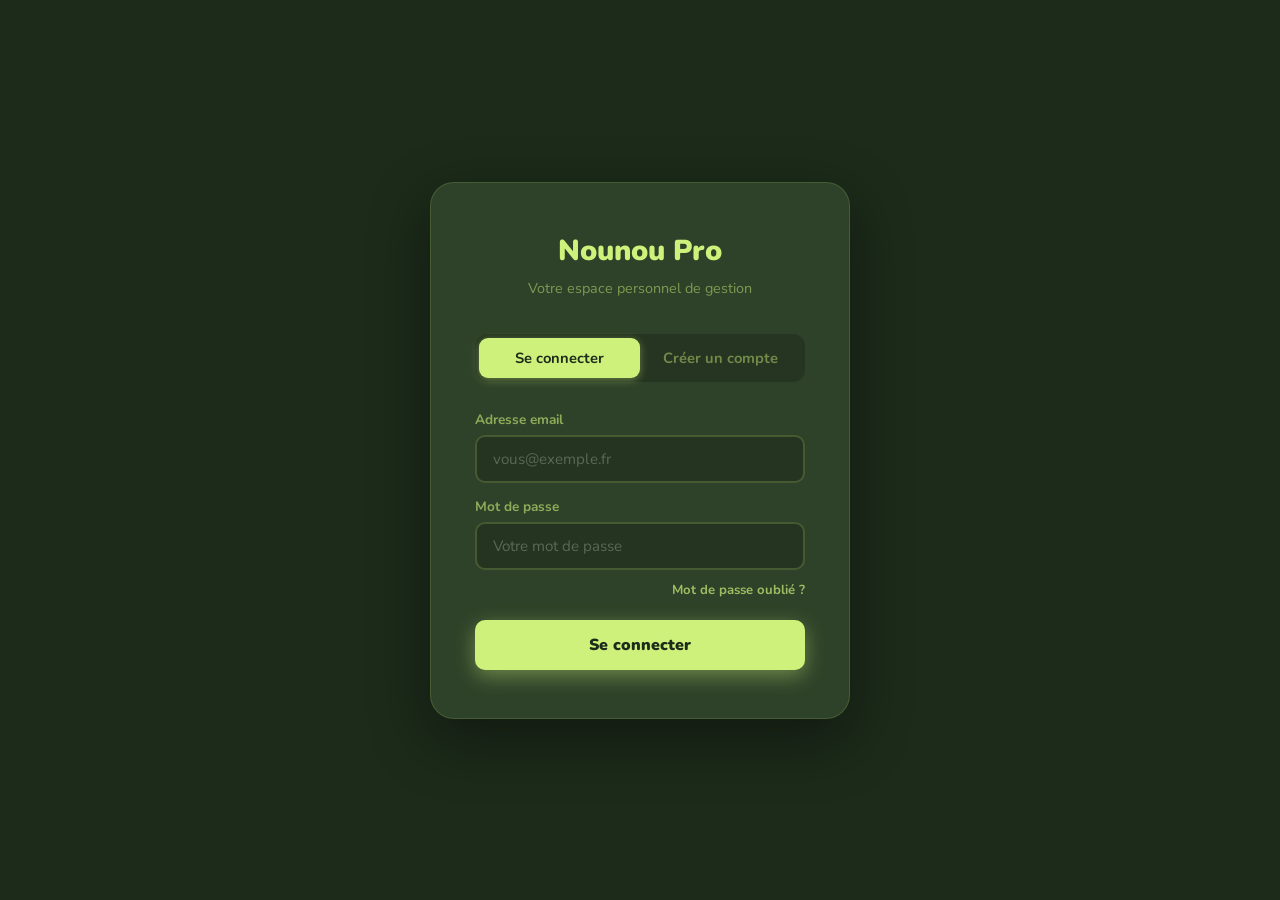
==== app.html @ 33948346 "fix: prevent auth form GET submission with non-module script The module script was loading Firebase " ====
<!DOCTYPE html>
<html lang="fr">

<head>
    <meta charset="UTF-8">
    <meta name="viewport" content="width=device-width, initial-scale=1.0">
    <title>Nounou Pro - Gestion de Présence</title>
    <link href="https://fonts.googleapis.com/css2?family=Nunito:wght@400;700;800&display=swap" rel="stylesheet">
    <link href="https://fonts.googleapis.com/icon?family=Material+Icons" rel="stylesheet">
    <link rel="stylesheet" href="style.css">
    <style>
        /* ===== AUTH OVERLAY ===== */
        #auth-overlay {
            position: fixed;
            inset: 0;
            background: #1C2B1A;
            z-index: 9999;
            display: flex;
            align-items: flex-start;
            justify-content: center;
            overflow-y: auto;
            padding: 24px 16px;
            font-family: 'Nunito', sans-serif;
        }

        #auth-overlay.hidden {
            display: none;
        }

        .auth-card {
            background: #2E4229;
            border-radius: 24px;
            box-shadow: 0 20px 60px rgba(0, 0, 0, 0.4);
            padding: 48px 44px;
            width: 100%;
            max-width: 420px;
            position: relative;
            border: 1px solid rgba(206, 241, 123, 0.15);
            align-self: center;
        }

        .auth-logo {
            text-align: center;
            margin-bottom: 8px;
        }

        .auth-logo-text {
            font-size: 1.8rem;
            font-weight: 900;
            color: #CEF17B;
        }

        .auth-tagline {
            text-align: center;
            color: rgba(206, 241, 123, 0.5);
            font-size: 0.9rem;
            margin-bottom: 36px;
        }

        .auth-tabs {
            display: flex;
            background: rgba(0,0,0,0.2);
            border-radius: 12px;
            padding: 4px;
            margin-bottom: 28px;
        }

        .auth-tab {
            flex: 1;
            padding: 10px;
            text-align: center;
            border-radius: 9px;
            cursor: pointer;
            font-weight: 700;
            font-size: 0.92rem;
            color: rgba(206, 241, 123, 0.45);
            transition: all 0.2s;
            border: none;
            background: none;
        }

        .auth-tab.active {
            background: #CEF17B;
            color: #1C2B1A;
            box-shadow: 0 2px 8px rgba(206, 241, 123, 0.4);
        }

        .auth-form {
            display: flex;
            flex-direction: column;
            gap: 14px;
        }

        .auth-form.hidden {
            display: none;
        }

        .auth-input-group {
            display: flex;
            flex-direction: column;
            gap: 6px;
        }

        .auth-label {
            font-size: 0.85rem;
            font-weight: 700;
            color: rgba(206, 241, 123, 0.6);
        }

        .auth-input {
            padding: 12px 16px;
            border: 2px solid rgba(206, 241, 123, 0.2);
            border-radius: 10px;
            font-size: 0.95rem;
            font-family: 'Nunito', sans-serif;
            transition: border-color 0.2s;
            outline: none;
            background: rgba(0,0,0,0.2);
            color: white;
        }

        .auth-input::placeholder {
            color: rgba(255,255,255,0.25);
        }

        .auth-input:focus {
            border-color: #CEF17B;
            background: rgba(0,0,0,0.3);
        }

        .auth-btn {
            padding: 14px;
            border: none;
            border-radius: 10px;
            background: #CEF17B;
            color: #1C2B1A;
            font-size: 1rem;
            font-weight: 900;
            font-family: 'Nunito', sans-serif;
            cursor: pointer;
            margin-top: 6px;
            transition: transform 0.2s, box-shadow 0.2s, background 0.2s;
            box-shadow: 0 6px 20px rgba(206, 241, 123, 0.4);
        }

        .auth-btn:hover {
            background: #A8D94F;
            transform: translateY(-2px);
            box-shadow: 0 10px 28px rgba(206, 241, 123, 0.5);
        }

        .auth-btn:disabled {
            opacity: 0.6;
            cursor: not-allowed;
            transform: none;
        }

        .auth-error {
            background: rgba(229, 62, 62, 0.15);
            color: #fc8181;
            border-radius: 8px;
            padding: 10px 14px;
            font-size: 0.85rem;
            font-weight: 600;
            display: none;
            border: 1px solid rgba(229, 62, 62, 0.3);
        }

        .auth-error.show {
            display: block;
        }

        .auth-success {
            background: rgba(206, 241, 123, 0.15);
            color: #CEF17B;
            border-radius: 8px;
            padding: 10px 14px;
            font-size: 0.85rem;
            font-weight: 600;
            display: none;
            border: 1px solid rgba(206, 241, 123, 0.3);
        }

        .auth-success.show {
            display: block;
        }

        .auth-forgot {
            text-align: right;
            margin-top: -6px;
        }

        .auth-forgot a {
            font-size: 0.82rem;
            color: #CEF17B;
            font-weight: 700;
            text-decoration: none;
            cursor: pointer;
            opacity: 0.7;
        }

        .auth-forgot a:hover {
            opacity: 1;
            text-decoration: underline;
        }

        .auth-divider {
            display: flex;
            align-items: center;
            gap: 12px;
            color: rgba(206, 241, 123, 0.3);
            font-size: 0.8rem;
            margin: 4px 0;
        }

        .auth-divider::before,
        .auth-divider::after {
            content: '';
            flex: 1;
            height: 1px;
            background: rgba(206, 241, 123, 0.15);
        }

        .auth-user-info {
            display: flex;
            align-items: center;
            gap: 10px;
            background: rgba(0,0,0,0.2);
            border-radius: 10px;
            padding: 10px 14px;
            margin-bottom: 4px;
        }

        .auth-user-avatar {
            width: 36px;
            height: 36px;
            border-radius: 50%;
            background: #CEF17B;
            display: flex;
            align-items: center;
            justify-content: center;
            color: #1C2B1A;
            font-weight: 900;
            font-size: 1rem;
            flex-shrink: 0;
        }

        .auth-user-email {
            font-size: 0.88rem;
            color: rgba(206, 241, 123, 0.7);
            font-weight: 600;
            overflow: hidden;
            text-overflow: ellipsis;
            white-space: nowrap;
        }

        /* Reset mot de passe */
        #reset-form {
            display: none;
        }

        #reset-form.show {
            display: flex;
        }

        /* Loading spinner */
        .auth-spinner {
            display: inline-block;
            width: 16px;
            height: 16px;
            border: 2px solid rgba(255, 255, 255, 0.4);
            border-top-color: white;
            border-radius: 50%;
            animation: spin 0.6s linear infinite;
            margin-right: 8px;
            vertical-align: middle;
        }

        @keyframes spin {
            to {
                transform: rotate(360deg);
            }
        }

        /* Config banner */
        #config-banner {
            background: #fff3e0;
            border: 2px dashed #ff9800;
            border-radius: 12px;
            padding: 16px 20px;
            margin-bottom: 20px;
            font-size: 0.88rem;
            color: #e65100;
            font-weight: 700;
            display: none;
        }

        #config-banner.show {
            display: block;
        }

        #config-banner a {
            color: #e65100;
            text-decoration: underline;
        }

        /* Navbar user email */
        #nav-user-email {
            font-size: 0.82rem;
            color: #888;
            padding: 8px 10px;
        }
    </style>
</head>

<body>

    <!-- AUTH OVERLAY -->
    <div id="auth-overlay">
        <div class="auth-card">
            <div class="auth-logo">
                <div class="auth-logo-text">Nounou Pro</div>
            </div>
            <p class="auth-tagline">Votre espace personnel de gestion</p>

            <div id="config-banner">
                ⚠️ Firebase non configuré. <a href="#" onclick="showConfigHelp()">Voir les instructions</a> pour activer
                les comptes.
            </div>

            <div class="auth-tabs">
                <button class="auth-tab active" onclick="switchTab('login')">Se connecter</button>
                <button class="auth-tab" onclick="switchTab('register')">Créer un compte</button>
            </div>

            <!-- CONNEXION -->
            <form class="auth-form" id="login-form">
                <div id="login-error" class="auth-error"></div>
                <div id="login-success" class="auth-success"></div>

                <div class="auth-input-group">
                    <label class="auth-label">Adresse email</label>
                    <input type="email" id="login-email" class="auth-input" placeholder="vous@exemple.fr" required
                        autocomplete="email">
                </div>

                <div class="auth-input-group">
                    <label class="auth-label">Mot de passe</label>
                    <input type="password" id="login-password" class="auth-input" placeholder="Votre mot de passe"
                        required autocomplete="current-password">
                </div>

                <div class="auth-forgot">
                    <a onclick="switchToReset()">Mot de passe oublié ?</a>
                </div>

                <button type="submit" class="auth-btn" id="login-btn">Se connecter</button>
            </form>

            <!-- INSCRIPTION -->
            <form class="auth-form hidden" id="register-form">
                <div id="register-error" class="auth-error"></div>
                <div id="register-success" class="auth-success"></div>

                <div class="auth-input-group">
                    <label class="auth-label">Adresse email</label>
                    <input type="email" id="register-email" class="auth-input" placeholder="vous@exemple.fr" required
                        autocomplete="email">
                </div>

                <div class="auth-input-group">
                    <label class="auth-label">Mot de passe</label>
                    <input type="password" id="register-password" class="auth-input" placeholder="Minimum 6 caractères"
                        required autocomplete="new-password" minlength="6">
                </div>

                <div class="auth-input-group">
                    <label class="auth-label">Confirmer le mot de passe</label>
                    <input type="password" id="register-confirm" class="auth-input"
                        placeholder="Répétez le mot de passe" required autocomplete="new-password">
                </div>

                <button type="submit" class="auth-btn" id="register-btn">Créer mon compte</button>
            </form>

            <!-- RESET MOT DE PASSE -->
            <form class="auth-form hidden" id="reset-form">
                <div id="reset-error" class="auth-error"></div>
                <div id="reset-success" class="auth-success"></div>

                <p style="font-size:0.9rem; color:#666; margin:0">Entrez votre email pour recevoir un lien de
                    réinitialisation.</p>

                <div class="auth-input-group">
                    <label class="auth-label">Adresse email</label>
                    <input type="email" id="reset-email" class="auth-input" placeholder="vous@exemple.fr" required>
                </div>

                <button type="submit" class="auth-btn" id="reset-btn">Envoyer le lien</button>
                <button type="button" class="auth-btn" style="background: #f5f5f5; color:#555; box-shadow:none;"
                    onclick="switchTab('login')">Retour</button>
            </form>
        </div>
    </div>

    <!-- APP LAYOUT -->
    <div id="app-layout" class="hidden app-layout">
        <!-- SIDEBAR -->
        <aside class="sidebar">
            <div class="sidebar-card">
                <!-- Logo area -->
                <div class="sidebar-logo-area">
                    <div class="sidebar-logo-badge">NP</div>
                    <div class="sidebar-logo-wordmark">NOUNOU PRO</div>
                </div>

                <!-- Profile section -->
                <div class="sidebar-profile">
                    <div class="sidebar-avatar" id="sidebar-avatar">👧</div>
                    <div class="sidebar-email" id="nav-user-email">nom d'utilisateur</div>
                </div>

                <!-- Nav buttons -->
                <nav class="sidebar-nav">
                    <button class="sidebar-btn active" id="nav-btn-home" onclick="showPage('home')">
                        <span class="material-icons sidebar-btn-icon">home</span>
                        ACCUEIL
                    </button>
                    <button class="sidebar-btn" id="nav-btn-calendar-global" onclick="showPage('calendar-global')">
                        <span class="material-icons sidebar-btn-icon">calendar_month</span>
                        CALENDRIER
                    </button>
                    <button class="sidebar-btn" id="nav-btn-settings" onclick="showPage('settings')">
                        <span class="material-icons sidebar-btn-icon">settings</span>
                        PARAMÈTRES
                    </button>

                    <!-- Add child button -->
                    <button class="sidebar-add-child" onclick="addChild()">
                        <span class="material-icons sidebar-btn-icon">add_circle</span>
                        + AJOUTER ENFANT
                    </button>
                </nav>

                <!-- Logout at very bottom -->
                <div class="sidebar-logout" onclick="logout()">
                    <span class="material-icons" style="font-size:16px; vertical-align:middle; margin-right:6px;">logout</span>
                    Déconnexion
                </div>
            </div>
        </aside>

        <!-- CONTENU PRINCIPAL -->
        <div class="app-content">

            <!-- PAGE ACCUEIL / TABLEAU DE BORD -->
            <section id="home-page" class="page active">

                <!-- Header row -->
                <div class="home-header">
                    <div>
                        <h1 class="home-greeting">Bonjour 👋</h1>
                        <div class="home-date" id="home-date"></div>
                    </div>
                    <button class="action-button" onclick="addChild()">
                        <span class="material-icons" style="font-size:16px; vertical-align:middle; margin-right:4px;">add</span>
                        AJOUTER UN ENFANT
                    </button>
                </div>

                <!-- Children cards grid -->
                <div id="children-cards-container" class="children-grid"></div>

                <!-- Global stats strip -->
                <div class="global-strip">
                    <div class="dgc-box dgc-box-lime" id="global-box-1"></div>
                    <div class="dgc-box dgc-box-lime" id="global-box-2"></div>
                    <div class="dgc-box dgc-box-lime" id="global-box-3"></div>
                </div>

                <!-- Per-child summaries -->
                <div id="dashboard-summaries" class="dashboard-summaries"></div>

            </section>

            <!-- PAGE DÉTAIL ENFANT -->
            <section id="child-detail-page" class="page hidden">
                <div class="child-detail-layout">

                    <!-- HERO CARD -->
                    <div class="hero-card">
                        <div class="hero-left">
                            <img id="attendance-child-photo" src="https://via.placeholder.com/100?text=👶" alt="Photo"
                                class="hero-avatar">
                            <div class="hero-info">
                                <h2 id="attendance-child-name">...</h2>
                                <div class="hero-age" id="attendance-child-age">-- ANS</div>
                            </div>
                        </div>
                        <button class="ph-docs-btn">
                            <div class="ph-docs-icon">
                                <span class="material-icons">open_in_new</span>
                            </div>
                            <span>IMAGES ET DOCS</span>
                        </button>
                    </div>

                    <!-- BENTO GRID -->
                    <div class="today-bento">
                        <!-- REPAS tile (lime-light bg) -->
                        <div class="bento-tile bento-meals">
                            <div class="bento-label">REPAS</div>
                            <div class="meal-dots" id="meal-dots">
                                <span class="dot" id="meal-dot-0" onclick="setMeals(1)" title="1 repas"></span>
                                <span class="dot" id="meal-dot-1" onclick="setMeals(2)" title="2 repas"></span>
                                <span class="dot" id="meal-dot-2" onclick="setMeals(3)" title="3 repas"></span>
                            </div>
                        </div>

                        <!-- SIESTE tile (dark bg) -->
                        <div class="bento-tile bento-nap">
                            <div class="bento-label">SIESTE</div>
                            <div id="nap-display" onclick="openNapPicker()" style="cursor:pointer;" class="bento-big">
                                <span id="nap-label">--</span>
                                <span class="material-icons" style="font-size:1.2rem; margin-left:6px; opacity:0.6;">expand_more</span>
                            </div>
                        </div>

                        <!-- COUCHES tile (lime-light bg) -->
                        <div class="bento-tile bento-diapers">
                            <div class="bento-label">COUCHES</div>
                            <div class="bento-counter">
                                <button class="counter-btn" onclick="adjustDiapers(-1)">−</button>
                                <span id="diaper-label" class="bento-big">0</span>
                                <button class="counter-btn" onclick="adjustDiapers(1)">+</button>
                            </div>
                        </div>

                        <!-- ACTIVITÉ tile (dark bg) -->
                        <div class="bento-tile bento-activity">
                            <div class="bento-label">ACTIVITÉ</div>
                            <div id="activity-display" onclick="editActivity()" style="cursor:pointer;" class="bento-big">ACTIVITÉ</div>
                        </div>
                    </div>

                    <!-- HEALTH CARD -->
                    <div class="detail-card">
                        <div class="health-header">
                            <h3 class="card-title">SANTÉ</h3>
                            <button class="health-add-btn" onclick="openTreatmentModal()">AJOUTER UN TRAITEMENT</button>
                        </div>
                        <div id="treatments-list"></div>
                    </div>

                    <!-- PRESENCE TABLE CARD -->
                    <div class="detail-card">
                        <div class="billing-header">
                            <h3 class="card-title">FEUILLE DE PRÉSENCE</h3>
                            <button class="btn-add-row" onclick="addRow()">
                                <span class="material-icons" style="font-size:15px; vertical-align:middle; margin-right:3px;">add</span>
                                + LIGNE
                            </button>
                        </div>
                        <div class="table-wrapper">
                            <table id="attendanceTable">
                                <thead>
                                    <tr>
                                        <th>Date</th>
                                        <th>Arrivée</th>
                                        <th>Départ</th>
                                        <th>H. rég</th>
                                        <th>H. sup</th>
                                        <th>Entretien</th>
                                        <th>Repas</th>
                                        <th>Total</th>
                                        <th class="actions-col">Actions</th>
                                    </tr>
                                </thead>
                                <tbody></tbody>
                                <tfoot>
                                    <tr class="total-row">
                                        <td colspan="3">Totaux du mois</td>
                                        <td id="footer-totalHours-att">0h00</td>
                                        <td id="footer-totalOvertime-att">0h00</td>
                                        <td id="footer-totalIndemnity-att">0.00 €</td>
                                        <td id="footer-totalMeals-att">0.00 €</td>
                                        <td colspan="2" id="footer-totalMonthly-att" style="text-align: right; font-weight: 800;">0.00 €</td>
                                    </tr>
                                </tfoot>
                            </table>
                        </div>
                    </div>

                    <!-- CALENDAR CARD -->
                    <div class="detail-card">
                        <div class="calendar-header">
                            <h3 class="card-title">CALENDRIER</h3>
                            <div class="cal-nav">
                                <span class="material-icons" onclick="calendarPrev()" style="cursor:pointer;">chevron_left</span>
                                <span class="cal-current" onclick="calendarGoToday()" style="cursor:pointer;">AUJOURD'HUI</span>
                                <span class="material-icons" onclick="calendarNext()" style="cursor:pointer;">chevron_right</span>
                            </div>
                        </div>
                        <div class="visual-calendar" id="visual-calendar">
                            <div class="cal-days-row">
                                <div class="cal-day" id="cal-day-0">LUN</div>
                                <div class="cal-day" id="cal-day-1">MAR</div>
                                <div class="cal-day" id="cal-day-2">MER</div>
                                <div class="cal-day" id="cal-day-3">JEU</div>
                                <div class="cal-day" id="cal-day-4">VEN</div>
                            </div>
                            <div class="cal-grid-container">
                                <div class="cal-time-axis">
                                    <span>07:00</span><span>08:00</span><span>09:00</span><span>10:00</span><span>11:00</span>
                                    <span>12:00</span><span>13:00</span><span>14:00</span><span>15:00</span><span>16:00</span>
                                    <span>17:00</span><span>18:00</span>
                                </div>
                                <div class="cal-columns" id="calendar-columns">
                                    <div class="cal-col" id="cal-col-0" onclick="openDayModal(this.dataset.date)" style="cursor:pointer;"><div class="cal-bar" style="display:none;"></div></div>
                                    <div class="cal-col" id="cal-col-1" onclick="openDayModal(this.dataset.date)" style="cursor:pointer;"><div class="cal-bar" style="display:none;"></div></div>
                                    <div class="cal-col" id="cal-col-2" onclick="openDayModal(this.dataset.date)" style="cursor:pointer;"><div class="cal-bar" style="display:none;"></div></div>
                                    <div class="cal-col" id="cal-col-3" onclick="openDayModal(this.dataset.date)" style="cursor:pointer;"><div class="cal-bar" style="display:none;"></div></div>
                                    <div class="cal-col" id="cal-col-4" onclick="openDayModal(this.dataset.date)" style="cursor:pointer;"><div class="cal-bar" style="display:none;"></div></div>
                                </div>
                            </div>
                        </div>
                    </div>

                </div><!-- end child-detail-layout -->

                <!-- Hidden footer totals required by JS -->
                <div style="display:none;" id="footer-totalHours"></div>
                <div style="display:none;" id="footer-totalOvertime"></div>
                <div style="display:none;" id="footer-totalIndemnity"></div>
                <div style="display:none;" id="footer-totalMeals"></div>
                <div style="display:none;" id="footer-totalMonthly"></div>
                <div style="display:none;" id="footer-baseSalary"></div>
            </section>

            <!-- PAGE PARAMÈTRES -->
            <section id="settings-page" class="page hidden">
                <header class="page-header">
                    <h2>Paramètres</h2>
                </header>

                <div class="settings-page-grid">
                    <div class="settings-group">
                        <h3>Enfant : <span id="child-name-settings">...</span></h3>
                        <div class="settings-form">
                            <p class="note">⚠️ Ces paramètres s'appliquent uniquement à l'enfant sélectionné.</p>

                            <div class="photo-uploader">
                                <img id="photo-preview" src="https://via.placeholder.com/100?text=👶" alt="Photo">
                                <label for="setting-child-photo-url">URL de la photo</label>
                                <input type="text" id="setting-child-photo-url" oninput="updatePhotoPreview()"
                                    placeholder="https://...">
                                <p class="note">Collez l'URL d'une image en ligne.</p>
                            </div>

                            <label for="setting-base-salary">Salaire mensuel de base (€)</label>
                            <input type="number" id="setting-base-salary" step="0.01" value="0.00">

                            <button class="action-button" onclick="updateChildBaseSalary()">Sauvegarder</button>
                            <p id="settings-message-child" class="message"></p>
                            <div id="delete-child-container" style="margin-top: 16px;"></div>
                        </div>
                    </div>

                    <div class="settings-group">
                        <h3>Tarifs globaux</h3>
                        <div class="settings-form">
                            <label for="setting-hourly-rate">Taux horaire normal (€/h)</label>
                            <input type="number" id="setting-hourly-rate" step="0.01" value="4.50">

                            <label for="setting-overtime-hourly-rate">Taux horaire supplémentaire (€/h)</label>
                            <input type="number" id="setting-overtime-hourly-rate" step="0.01" value="5.62">

                            <label for="setting-meal-rate">Frais de repas (€)</label>
                            <input type="number" id="setting-meal-rate" step="0.01" value="3.00">

                            <p class="note">L'indemnité d'entretien est fixée par la convention collective.</p>

                            <button class="action-button" onclick="saveGlobalSettings()">Sauvegarder les tarifs</button>
                            <p id="settings-message-global" class="message"></p>

                            <hr style="margin: 24px 0; border: 0; border-top: 1px solid var(--border);">

                            <label>Mot de passe</label>
                            <p class="note">Un email de réinitialisation vous sera envoyé à votre adresse.</p>
                            <button class="action-button" onclick="sendPasswordReset()">Envoyer le lien</button>
                            <p id="password-message" class="message"></p>
                        </div>
                    </div>
                </div>
            </section>

        </div>
    </div>


    <!-- MODALE TRAITEMENT -->
    <div id="treatment-modal" class="modal-overlay hidden">
        <div class="modal-content">
            <div class="modal-header">
                <h3 id="treatment-modal-title">Ajouter un traitement</h3>
                <button class="modal-close" onclick="closeTreatmentModal()"><span class="material-icons">close</span></button>
            </div>
            <div class="modal-body">
                <div class="form-group">
                    <label>Nom du médicament</label>
                    <input type="text" id="treatment-medication" placeholder="Ex: Paracétamol" required>
                </div>
                <div class="form-group">
                    <label>Raison / Symptôme</label>
                    <input type="text" id="treatment-reason" placeholder="Ex: Fièvre et douleur">
                </div>
                <div class="form-group">
                    <label>Nombre de fois par jour</label>
                    <div style="display:flex; align-items:center; gap:16px; margin-top:4px;">
                        <button class="counter-btn counter-btn-lg" onclick="adjustTreatmentFreq(-1)">−</button>
                        <span id="treatment-freq-display" style="font-size:2rem; font-weight:900; min-width:40px; text-align:center;">1</span>
                        <button class="counter-btn counter-btn-lg" onclick="adjustTreatmentFreq(1)">+</button>
                        <span style="font-size:0.9rem; font-weight:700; color:var(--text-muted);">fois par jour</span>
                    </div>
                </div>
            </div>
            <div class="modal-footer" style="gap:8px;">
                <button id="treatment-delete-btn" class="btn-cancel" onclick="deleteTreatment()" style="display:none; background:#fee2e2; color:#dc2626;">Supprimer</button>
                <button class="btn-cancel" onclick="closeTreatmentModal()">Annuler</button>
                <button id="treatment-save-btn" class="btn-save" onclick="saveTreatment()">Enregistrer</button>
            </div>
        </div>
    </div>

    <!-- MODALE SIESTE -->
    <div id="nap-picker-modal" class="modal-overlay hidden">
        <div class="modal-content" style="max-width:300px;">
            <div class="modal-header">
                <h3>Durée de sieste</h3>
                <button class="modal-close" onclick="closeNapPicker()"><span class="material-icons">close</span></button>
            </div>
            <div class="modal-body" style="text-align:center; padding:28px 16px;">
                <div style="display:flex; gap:24px; justify-content:center; align-items:center;">
                    <div style="display:flex;flex-direction:column;align-items:center;gap:10px;">
                        <span style="font-size:0.7rem;font-weight:800;color:var(--text-muted);letter-spacing:1px;">HEURES</span>
                        <button onclick="adjustNapTemp(60)" class="counter-btn counter-btn-lg">+</button>
                        <span id="nap-modal-hours" style="font-size:2.2rem;font-weight:900;min-width:40px;text-align:center;">0</span>
                        <button onclick="adjustNapTemp(-60)" class="counter-btn counter-btn-lg">−</button>
                    </div>
                    <span style="font-size:2rem;font-weight:300;margin-top:8px;">:</span>
                    <div style="display:flex;flex-direction:column;align-items:center;gap:10px;">
                        <span style="font-size:0.7rem;font-weight:800;color:var(--text-muted);letter-spacing:1px;">MINUTES</span>
                        <button onclick="adjustNapTemp(15)" class="counter-btn counter-btn-lg">+</button>
                        <span id="nap-modal-mins" style="font-size:2.2rem;font-weight:900;min-width:40px;text-align:center;">00</span>
                        <button onclick="adjustNapTemp(-15)" class="counter-btn counter-btn-lg">−</button>
                    </div>
                </div>
            </div>
            <div class="modal-footer">
                <button class="btn-cancel" onclick="closeNapPicker()">Annuler</button>
                <button class="btn-save" onclick="saveNap()">Enregistrer</button>
            </div>
        </div>
    </div>

    <!-- MODALE PRÉSENCE DU JOUR -->
    <div id="day-presence-modal" class="modal-overlay hidden">
        <div class="modal-content">
            <div class="modal-header">
                <h3 id="day-modal-title">Présence</h3>
                <button class="modal-close" onclick="closeDayModal()">
                    <span class="material-icons">close</span>
                </button>
            </div>
            <div class="modal-body">
                <p id="day-modal-date-label" style="font-weight:700; margin-bottom:16px; color:var(--primary);"></p>
                <div class="form-group">
                    <label>Heure d'arrivée</label>
                    <input type="time" id="day-modal-time-in" value="08:00">
                </div>
                <div class="form-group">
                    <label>Heure de départ</label>
                    <input type="time" id="day-modal-time-out" value="17:00">
                </div>
                <div class="form-group">
                    <label>Repas (€)</label>
                    <input type="number" id="day-modal-meal" step="0.01" min="0" value="3.00">
                </div>
                <div class="form-group">
                    <label>Heures supplémentaires</label>
                    <input type="number" id="day-modal-overtime" step="0.01" min="0" value="0">
                </div>
            </div>
            <div class="modal-footer" style="gap:8px;">
                <button id="day-modal-delete-btn" class="btn-cancel" onclick="deleteDayPresence()" style="display:none; background:#fee2e2; color:#dc2626;">Supprimer</button>
                <button type="button" class="btn-cancel" onclick="closeDayModal()">Annuler</button>
                <button id="day-modal-save-btn" class="btn-save" onclick="saveDayPresence()">Enregistrer</button>
            </div>
        </div>
    </div>

    <!-- MODALE AJOUT ENFANT -->
    <div id="add-child-modal" class="modal-overlay hidden">
        <div class="modal-content">
            <div class="modal-header">
                <h3>+ Ajouter un enfant</h3>
                <button class="modal-close" onclick="closeAddChildModal()">
                    <span class="material-icons">close</span>
                </button>
            </div>
            <form id="add-child-form" onsubmit="handleChildSubmit(event)">
                <div class="modal-body">
                    <div class="form-group">
                        <label for="new-child-name">Prénom de l'enfant</label>
                        <input type="text" id="new-child-name" placeholder="Ex: Lucas" required>
                    </div>
                    <div class="form-group">
                        <label for="new-child-birthdate">Date de naissance</label>
                        <input type="date" id="new-child-birthdate" required>
                    </div>
                    <div class="form-group">
                        <label for="new-child-salary">Salaire mensuel de base (€)</label>
                        <input type="number" id="new-child-salary" step="0.01" placeholder="Ex: 550.00" required>
                    </div>
                </div>
                <div class="modal-footer">
                    <button type="button" class="btn-cancel" onclick="closeAddChildModal()">Annuler</button>
                    <button type="submit" id="add-child-submit-btn" class="btn-save">Enregistrer</button>
                </div>
            </form>
        </div>
    </div>

    <!-- Firebase SDK -->
    <!-- Script non-module : attache les formulaires auth IMMEDIATEMENT,
         sans attendre le chargement du module Firebase -->
    <script>
        document.addEventListener('DOMContentLoaded', function () {
            document.getElementById('login-form').addEventListener('submit', function (e) {
                e.preventDefault();
                if (typeof window.handleLogin === 'function') {
                    window.handleLogin(e);
                } else {
                    var btn = document.getElementById('login-btn');
                    btn.textContent = 'Chargement...';
                    btn.disabled = true;
                    var t = setInterval(function () {
                        if (typeof window.handleLogin === 'function') {
                            clearInterval(t);
                            btn.textContent = 'Se connecter';
                            btn.disabled = false;
                            window.handleLogin(e);
                        }
                    }, 200);
                    setTimeout(function () {
                        clearInterval(t);
                        btn.textContent = 'Se connecter';
                        btn.disabled = false;
                        var err = document.getElementById('login-error');
                        err.textContent = 'Erreur de chargement. Rechargez la page.';
                        err.classList.add('show');
                    }, 10000);
                }
            });

            document.getElementById('register-form').addEventListener('submit', function (e) {
                e.preventDefault();
                if (typeof window.handleRegister === 'function') {
                    window.handleRegister(e);
                } else {
                    var btn = document.getElementById('register-btn');
                    btn.textContent = 'Chargement...';
                    btn.disabled = true;
                    var t = setInterval(function () {
                        if (typeof window.handleRegister === 'function') {
                            clearInterval(t);
                            btn.textContent = 'Créer mon compte';
                            btn.disabled = false;
                            window.handleRegister(e);
                        }
                    }, 200);
                    setTimeout(function () {
                        clearInterval(t);
                        btn.textContent = 'Créer mon compte';
                        btn.disabled = false;
                        var err = document.getElementById('register-error');
                        err.textContent = 'Erreur de chargement. Rechargez la page.';
                        err.classList.add('show');
                    }, 10000);
                }
            });

            document.getElementById('reset-form').addEventListener('submit', function (e) {
                e.preventDefault();
                if (typeof window.handleReset === 'function') {
                    window.handleReset(e);
                }
            });
        });
    </script>
    <script type="module" src="script.js"></script>
</body>

</html>
---- style.css ----
:root {
    --lime: #CEF17B;
    --lime-dark: #A8D94F;
    --lime-light: #EEF9D0;
    --dark: #1C2B1A;
    --dark-mid: #2E4229;
    --dark-light: #3D5537;
    --bg: #F3F8E8;
    --card: #FFFFFF;
    --border: #DFF0BC;
    --text: #1C2B1A;
    --text-light: #4A5E42;
    --text-muted: #7A8E72;
    --danger: #E53E3E;
    --danger-light: #FFF5F5;
    --shadow-sm: 0 2px 8px rgba(28, 43, 26, 0.07);
    --shadow: 0 4px 20px rgba(28, 43, 26, 0.1);
    --shadow-lg: 0 10px 40px rgba(28, 43, 26, 0.14);
    --radius: 20px;
    --radius-sm: 12px;
    --font: 'Nunito', sans-serif;
    --sidebar-width: 220px;
}

* {
    margin: 0;
    padding: 0;
    box-sizing: border-box;
}

body {
    font-family: var(--font);
    background: var(--bg);
    color: var(--text);
    min-height: 100vh;
}

.hidden {
    display: none !important;
}

/* ===== APP LAYOUT ===== */
.app-layout {
    display: flex;
    min-height: 100vh;
}

.home-actions {
    display: flex;
    justify-content: center;
    padding: 24px 0;
}

/* ===== SIDEBAR ===== */
.sidebar {
    width: var(--sidebar-width);
    min-height: 100vh;
    background: transparent;
    border-right: none;
    display: flex;
    flex-direction: column;
    padding: 28px 16px;
    position: fixed;
    top: 0;
    left: 0;
    bottom: 0;
    z-index: 10;
}

.sidebar-logo {
    display: none;
}

.sidebar-card {
    background: var(--dark);
    border-radius: var(--radius);
    padding: 16px 12px;
    box-shadow: 0 8px 32px rgba(28, 43, 26, 0.3);
    border: none;
    flex: 1;
    display: flex;
    flex-direction: column;
    gap: 12px;
    max-height: calc(100vh - 56px);
}

.sidebar-profile {
    display: flex;
    flex-direction: row;
    align-items: center;
    gap: 12px;
    padding: 4px;
    margin-bottom: 8px;
}

.sidebar-avatar {
    width: 44px;
    height: 44px;
    border-radius: 50%;
    background: var(--dark-mid);
    overflow: hidden;
    display: flex;
    align-items: center;
    justify-content: center;
    font-size: 1.5rem;
    border: 2px solid var(--lime);
}

.sidebar-email {
    font-size: 0.82rem;
    color: rgba(206, 241, 123, 0.7);
    font-weight: 700;
    text-align: left;
    word-break: break-all;
}

.sidebar-nav {
    display: flex;
    flex-direction: column;
    gap: 10px;
    flex: 1;
}

.sidebar-btn {
    background: var(--dark-mid);
    border: none;
    border-radius: var(--radius-sm);
    padding: 14px 16px;
    font-size: 0.85rem;
    font-weight: 800;
    font-family: var(--font);
    color: rgba(206, 241, 123, 0.6);
    cursor: pointer;
    text-align: center;
    transition: all 0.2s;
    letter-spacing: 0.05em;
}

.sidebar-btn:hover {
    background: var(--dark-light);
    color: var(--lime);
}

.sidebar-btn.active {
    background: var(--lime);
    color: var(--dark);
    box-shadow: 0 4px 16px rgba(206, 241, 123, 0.4);
}

#nav-btn-home { background: var(--dark-mid); color: rgba(206, 241, 123, 0.6); }
#nav-btn-home.active { background: var(--lime); color: var(--dark); }

#nav-btn-attendance { background: var(--dark-mid); color: rgba(206, 241, 123, 0.6); }
#nav-btn-attendance.active { background: var(--lime); color: var(--dark); }

#nav-btn-settings { background: var(--dark-mid); color: rgba(206, 241, 123, 0.6); }
#nav-btn-settings.active { background: var(--lime); color: var(--dark); }

.sidebar-logout {
    margin-top: auto;
    padding: 12px;
    text-align: center;
    color: rgba(229, 62, 62, 0.7);
    font-weight: 800;
    font-size: 0.85rem;
    cursor: pointer;
    border-radius: var(--radius-sm);
    transition: all 0.2s;
}

.sidebar-logout:hover {
    background: rgba(229, 62, 62, 0.15);
    color: var(--danger);
}

/* ===== CONTENU PRINCIPAL ===== */
.app-content {
    margin-left: var(--sidebar-width);
    flex: 1;
    padding: 36px 40px;
    min-height: 100vh;
    overflow-y: auto;
}

/* ===== BARRE ENFANTS ===== */
#children-bar {
    margin-bottom: 28px;
}

.children-grid {
    display: flex;
    flex-wrap: wrap;
    gap: 16px;
}

.child-card {
    background: var(--card);
    border-radius: var(--radius);
    padding: 20px 16px;
    text-align: center;
    box-shadow: var(--shadow-sm);
    border: 2px solid transparent;
    cursor: pointer;
    transition: transform 0.2s, box-shadow 0.2s, border-color 0.2s;
    position: relative;
    width: 140px;
}

.child-card:hover {
    transform: translateY(-4px);
    box-shadow: var(--shadow);
}

.child-card.active {
    border-color: var(--lime-dark);
    box-shadow: 0 0 0 4px rgba(168, 217, 79, 0.25);
}

.child-photo-container {
    width: 72px;
    height: 72px;
    border-radius: 14px;
    overflow: hidden;
    margin: 0 auto 10px;
    border: 2px solid var(--lime-light);
    box-shadow: 0 4px 12px rgba(168, 217, 79, 0.2);
}

.child-photo-img {
    width: 100%;
    height: 100%;
    object-fit: cover;
}

/* ===== BOUTON PHOTO ENFANT ===== */
.child-photo-btn {
    background: var(--card);
    border: 2px solid transparent;
    border-radius: var(--radius);
    padding: 16px 12px;
    text-align: center;
    box-shadow: var(--shadow-sm);
    cursor: pointer;
    transition: transform 0.2s, box-shadow 0.2s, border-color 0.2s;
    display: flex;
    flex-direction: column;
    align-items: center;
    gap: 10px;
    width: 130px;
    font-family: inherit;
}

.child-photo-btn:hover {
    transform: translateY(-5px);
    box-shadow: var(--shadow);
    border-color: var(--lime-dark);
}

.child-photo-btn.active {
    border-color: var(--lime-dark);
    box-shadow: 0 0 0 4px rgba(168, 217, 79, 0.25);
}

.child-photo-btn .child-photo-img {
    width: 72px;
    height: 72px;
    border-radius: 14px;
    object-fit: cover;
    border: 2px solid var(--lime-light);
    box-shadow: 0 4px 12px rgba(168, 217, 79, 0.2);
    display: block;
}

.child-photo-name {
    font-size: 0.82rem;
    font-weight: 800;
    color: var(--text);
    white-space: nowrap;
    overflow: hidden;
    text-overflow: ellipsis;
    max-width: 110px;
}

.child-name {
    font-weight: 800;
    font-size: 0.95rem;
    color: var(--text);
    margin-bottom: 2px;
}

.child-info {
    font-size: 0.75rem;
    color: var(--text-muted);
    font-weight: 600;
}

.settings-card-button {
    position: absolute;
    top: 8px;
    right: 8px;
    background: var(--bg);
    border: none;
    border-radius: 50%;
    width: 26px;
    height: 26px;
    display: flex;
    align-items: center;
    justify-content: center;
    font-size: 0.8rem;
    color: var(--text-light);
    margin: 0;
    padding: 0;
    box-shadow: var(--shadow-sm);
    transition: background 0.2s, transform 0.2s;
}

.settings-card-button:hover {
    background: var(--lime);
    transform: rotate(20deg);
}

/* ===== RÉSUMÉ DU MOIS ===== */
#summary-bar {
    margin-bottom: 28px;
}

.summary-card {
    background: var(--card);
    border-radius: var(--radius);
    padding: 24px;
    box-shadow: var(--shadow-sm);
    border: 1px solid var(--border);
}

.summary-card-title {
    font-size: 0.8rem;
    font-weight: 800;
    text-transform: uppercase;
    letter-spacing: 0.06em;
    color: var(--text-muted);
    margin-bottom: 16px;
}

.key-figures {
    display: flex;
    gap: 12px;
}

.figure-box {
    flex: 1;
    background: var(--bg);
    border-radius: var(--radius-sm);
    padding: 14px 10px;
    text-align: center;
    border: 1px solid var(--border);
}

.figure-box h3 {
    font-size: 0.7rem;
    font-weight: 700;
    color: var(--text-muted);
    margin-bottom: 6px;
    text-transform: uppercase;
    letter-spacing: 0.04em;
}

.figure-value {
    font-size: 1.3rem;
    font-weight: 900;
    color: var(--text);
    line-height: 1;
}

.figure-box.highlight {
    background: var(--lime);
    border-color: var(--lime-dark);
}

.figure-box.highlight h3 {
    color: var(--dark-mid);
}

.figure-box.highlight .figure-value {
    color: var(--dark);
}

/* ===== DASHBOARD ===== */
.dashboard-summaries {
    display: grid;
    grid-template-columns: repeat(auto-fill, minmax(400px, 1fr));
    gap: 32px;
    margin-top: 32px;
}

.dashboard-child-summary {
    background: var(--card);
    border-radius: var(--radius);
    padding: 24px;
    box-shadow: var(--shadow);
    border: 1px solid var(--border);
    display: flex;
    flex-direction: column;
}

.dcs-name {
    font-size: 1.4rem;
    font-weight: 900;
    color: var(--text);
    text-transform: uppercase;
    letter-spacing: 0.05em;
    margin-bottom: 24px;
    margin-top: 0;
}

.dcs-figures {
    display: flex;
    flex-direction: column;
    gap: 12px;
}

.dcs-figure {
    display: flex;
    justify-content: space-between;
    align-items: center;
    background: var(--bg);
    padding: 16px 20px;
    border-radius: 12px;
    border: 1px solid var(--border);
}

.dcs-label {
    font-size: 0.75rem;
    font-weight: 800;
    text-transform: uppercase;
    color: var(--text-light);
    letter-spacing: 0.05em;
}

.dcs-value {
    font-size: 1.4rem;
    font-weight: 900;
    color: var(--text);
}

.dcs-figure.highlight {
    background: var(--lime);
    border-color: var(--lime-dark);
    margin-top: 4px;
}

.dcs-figure.highlight .dcs-label {
    color: var(--dark-mid);
}

.dcs-figure.highlight .dcs-value {
    color: var(--dark);
}

/* Global totals */
.dashboard-global-card {
    background: var(--card);
    border-radius: var(--radius);
    padding: 24px;
    box-shadow: var(--shadow);
    border: 1px solid var(--border);
    margin-top: 32px;
}

.dgc-title {
    font-size: 1.4rem;
    font-weight: 900;
    color: var(--text);
    text-transform: uppercase;
    letter-spacing: 0.05em;
    margin-bottom: 24px;
}

.dgc-boxes {
    display: grid;
    grid-template-columns: repeat(3, 1fr);
    gap: 16px;
}

.dgc-box {
    background: var(--bg);
    border-radius: 12px;
    height: 100px;
    border: 1px solid var(--border);
}

/* ===== PAGES ===== */
.page {
    display: none;
}

.page.active {
    display: block;
}

/* ===== PAGE HEADER ===== */
.page-header {
    display: flex;
    justify-content: space-between;
    align-items: center;
    margin-bottom: 24px;
}

.page-header h2 {
    font-size: 1.5rem;
    font-weight: 900;
    color: var(--text);
}

/* ===== BOUTONS ===== */
button {
    font-family: var(--font);
    cursor: pointer;
}

.action-button {
    background: var(--lime);
    color: var(--dark);
    border: none;
    padding: 10px 20px;
    border-radius: 50px;
    font-weight: 800;
    font-size: 0.88rem;
    font-family: var(--font);
    transition: transform 0.2s, box-shadow 0.2s, background 0.2s;
    box-shadow: 0 4px 14px rgba(168, 217, 79, 0.4);
}

.action-button:hover {
    background: var(--lime-dark);
    transform: translateY(-2px);
    box-shadow: 0 6px 20px rgba(168, 217, 79, 0.5);
}

.delete-button {
    background: var(--danger) !important;
    color: white !important;
    box-shadow: 0 4px 14px rgba(229, 62, 62, 0.3) !important;
    width: 100%;
}

.delete-button:hover {
    box-shadow: 0 6px 20px rgba(229, 62, 62, 0.4) !important;
}

/* ===== TABLE PRÉSENCES ===== */
.table-wrapper {
    background: var(--card);
    border-radius: var(--radius);
    box-shadow: var(--shadow-sm);
    border: 1px solid var(--border);
    overflow: hidden;
    overflow-x: auto;
}

#attendanceTable {
    width: 100%;
    border-collapse: collapse;
    min-width: 700px;
}

#attendanceTable thead th {
    background: var(--bg);
    padding: 14px 12px;
    text-align: left;
    font-size: 0.75rem;
    font-weight: 800;
    text-transform: uppercase;
    letter-spacing: 0.06em;
    color: var(--text-muted);
    border-bottom: 1px solid var(--border);
    white-space: nowrap;
}

#attendanceTable tbody tr {
    border-bottom: 1px solid var(--border);
    transition: background 0.15s;
}

#attendanceTable tbody tr:last-child {
    border-bottom: none;
}

#attendanceTable tbody tr:hover {
    background: var(--lime-light);
}

#attendanceTable tbody td {
    padding: 10px 12px;
    font-size: 0.88rem;
    color: var(--text);
    vertical-align: middle;
}

#attendanceTable tfoot .total-row td {
    padding: 14px 12px;
    font-weight: 800;
    font-size: 0.88rem;
    background: var(--dark);
    color: var(--lime);
    border-top: 2px solid var(--border);
}

.total-row td:first-child {
    text-align: right;
}

.data-input {
    background: var(--bg);
    border: 1px solid var(--border);
    border-radius: 8px;
    padding: 6px 8px;
    font-size: 0.85rem;
    font-family: var(--font);
    color: var(--text);
    width: 90%;
    max-width: 100px;
    transition: border-color 0.2s;
    box-sizing: border-box;
}

.data-input:focus {
    outline: none;
    border-color: var(--lime-dark);
    background: white;
}

input[type="time"].data-input {
    max-width: 85px;
}

.total-hours,
.indemnity-cost,
.total-day {
    font-weight: 700;
    color: var(--text);
}

.total-day {
    color: var(--dark-light);
    font-weight: 800;
}

#attendanceTable tbody td:last-child {
    white-space: nowrap;
}

#attendanceTable tbody td:last-child button {
    padding: 5px 10px;
    margin: 0 2px;
    font-size: 0.8rem;
    font-weight: 700;
    border-radius: 6px;
    border: none;
    box-shadow: none;
    transition: opacity 0.2s, transform 0.15s;
}

#attendanceTable tbody td:last-child button:hover {
    opacity: 0.85;
    transform: translateY(-1px);
}

#attendanceTable tbody td:last-child button:first-child {
    background: var(--lime-light);
    color: var(--dark);
}

#attendanceTable tbody td:last-child button:last-child {
    background: var(--danger-light);
    color: var(--danger);
}

/* ===== PARAMÈTRES ===== */
.settings-page-grid {
    display: grid;
    grid-template-columns: 1fr 1fr;
    gap: 24px;
}

.settings-group {
    background: var(--card);
    border-radius: var(--radius);
    padding: 28px;
    box-shadow: var(--shadow-sm);
    border: 1px solid var(--border);
}

.settings-group h3 {
    font-size: 1rem;
    font-weight: 900;
    color: var(--text);
    margin-bottom: 20px;
    padding-bottom: 14px;
    border-bottom: 2px solid var(--lime);
}

.settings-form {
    max-width: 100%;
}

.settings-form label {
    display: block;
    margin-top: 16px;
    margin-bottom: 6px;
    font-weight: 700;
    font-size: 0.85rem;
    color: var(--text-light);
}

.settings-form input[type="number"],
.settings-form input[type="text"],
.settings-form input[type="password"] {
    width: 100%;
    padding: 10px 14px;
    border: 1.5px solid var(--border);
    border-radius: var(--radius-sm);
    font-size: 0.95rem;
    font-family: var(--font);
    color: var(--text);
    background: var(--bg);
    transition: border-color 0.2s;
    box-sizing: border-box;
}

.settings-form input:focus {
    outline: none;
    border-color: var(--lime-dark);
    background: white;
}

.settings-form .note {
    font-size: 0.78rem;
    color: var(--text-muted);
    margin-top: 8px;
    line-height: 1.5;
}

.settings-form .action-button {
    width: 100%;
    margin-top: 20px;
    padding: 12px;
    font-size: 0.92rem;
}

.settings-form .message {
    text-align: center;
    margin-top: 10px;
    font-weight: 700;
    font-size: 0.85rem;
    color: var(--dark-light);
}

.photo-uploader {
    text-align: center;
    padding-bottom: 16px;
}

#photo-preview {
    width: 90px;
    height: 90px;
    border-radius: 50%;
    object-fit: cover;
    margin: 12px auto 8px;
    display: block;
    border: 3px solid var(--lime);
    box-shadow: 0 4px 12px rgba(168, 217, 79, 0.3);
}

/* ===== RESPONSIVE ===== */
@media (max-width: 900px) {
    .settings-page-grid {
        grid-template-columns: 1fr;
    }

    .key-figures {
        flex-direction: column;
    }

    .sidebar {
        width: 64px;
        padding: 20px 8px;
    }

    .sidebar-logo,
    .sidebar-email,
    .sidebar-btn span {
        display: none;
    }

    .app-content {
        margin-left: 64px;
        padding: 24px 16px;
    }
}

/* ===== MODALES ===== */
.modal-overlay {
    position: fixed;
    top: 0;
    left: 0;
    right: 0;
    bottom: 0;
    background: rgba(28, 43, 26, 0.55);
    backdrop-filter: blur(6px);
    z-index: 2000;
    display: flex;
    align-items: center;
    justify-content: center;
    transition: opacity 0.3s;
}

.modal-content {
    background: white;
    width: 90%;
    max-width: 450px;
    border-radius: 24px;
    box-shadow: 0 20px 60px rgba(28, 43, 26, 0.25);
    overflow: hidden;
    animation: modalBounce 0.35s cubic-bezier(0.175, 0.885, 0.32, 1.275);
}

@keyframes modalBounce {
    from { transform: scale(0.85); opacity: 0; }
    to { transform: scale(1); opacity: 1; }
}

.modal-header {
    padding: 20px 24px;
    display: flex;
    justify-content: space-between;
    align-items: center;
    border-bottom: 1px solid var(--border);
    background: var(--bg);
}

.modal-header h3 {
    margin: 0;
    font-size: 1.1rem;
    font-weight: 900;
    color: var(--text);
}

.modal-close {
    background: var(--border);
    border: none;
    width: 36px;
    height: 36px;
    border-radius: 50%;
    display: flex;
    align-items: center;
    justify-content: center;
    cursor: pointer;
    color: var(--text-light);
    transition: background 0.2s;
}

.modal-close:hover {
    background: var(--lime);
    color: var(--dark);
}

.modal-body {
    padding: 24px;
    display: flex;
    flex-direction: column;
    gap: 16px;
}

.form-group {
    display: flex;
    flex-direction: column;
    gap: 8px;
}

.form-group label {
    font-size: 0.85rem;
    font-weight: 700;
    color: var(--text-light);
}

.form-group input {
    padding: 12px 16px;
    border: 2px solid var(--border);
    border-radius: 12px;
    font-size: 0.95rem;
    font-family: inherit;
    transition: border-color 0.2s;
    background: var(--bg);
    color: var(--text);
}

.form-group input:focus {
    border-color: var(--lime-dark);
    outline: none;
    background: white;
}

.modal-footer {
    padding: 20px 24px;
    background: var(--bg);
    border-top: 1px solid var(--border);
    display: flex;
    justify-content: flex-end;
    gap: 12px;
}

.btn-cancel {
    padding: 10px 20px;
    border: none;
    background: none;
    font-weight: 700;
    color: var(--text-muted);
    cursor: pointer;
    border-radius: 10px;
    transition: background 0.2s;
}

.btn-cancel:hover {
    background: var(--border);
    color: var(--text);
}

.btn-save {
    padding: 10px 24px;
    background: var(--lime);
    color: var(--dark);
    border: none;
    border-radius: 10px;
    font-weight: 900;
    cursor: pointer;
    box-shadow: 0 4px 12px rgba(168, 217, 79, 0.4);
    transition: transform 0.2s, box-shadow 0.2s, background 0.2s;
}

.btn-save:hover {
    background: var(--lime-dark);
    transform: translateY(-2px);
    box-shadow: 0 6px 18px rgba(168, 217, 79, 0.5);
}

.modal-overlay.hidden {
    display: none;
}

/* ===== ATTENDANCE PAGE ===== */
.attendance-container {
    max-width: 900px;
    margin: 0 auto;
    padding-bottom: 60px;
    display: flex;
    flex-direction: column;
    gap: 24px;
}

.attendance-card {
    background: var(--card);
    border-radius: var(--radius);
    padding: 24px;
    box-shadow: var(--shadow);
    border: 1px solid var(--border);
}

.card-title {
    font-size: 0.85rem;
    font-weight: 900;
    color: var(--text-muted);
    margin-bottom: 20px;
    text-transform: uppercase;
    letter-spacing: 0.08em;
}

/* 1. Profile Header Card */
.profile-header-card {
    display: flex;
    justify-content: space-between;
    align-items: center;
    background: var(--dark);
    border: none;
}

.profile-header-card .ph-info h2 {
    color: white;
}

.profile-header-card .ph-age {
    color: var(--lime);
}

.profile-header-card .ph-desc {
    color: rgba(206, 241, 123, 0.5);
}

.profile-header-card .ph-docs-btn {
    color: var(--lime);
}

.profile-header-card .ph-docs-icon {
    border-color: var(--lime);
}

.profile-header-card .ph-docs-btn span {
    color: rgba(206, 241, 123, 0.7);
}

.ph-left {
    display: flex;
    align-items: center;
    gap: 24px;
}

.ph-avatar {
    width: 100px;
    height: 100px;
    border-radius: 20px;
    object-fit: cover;
    background: var(--dark-mid);
    border: 3px solid var(--lime);
}

.ph-info h2 {
    font-size: 1.8rem;
    font-weight: 800;
    margin-bottom: 4px;
}

.ph-age {
    font-size: 1.2rem;
    font-weight: 700;
    margin-bottom: 8px;
}

.ph-desc {
    font-size: 0.75rem;
    font-weight: 700;
    color: var(--text-muted);
    text-transform: uppercase;
}

.ph-docs-btn {
    background: none;
    border: none;
    cursor: pointer;
    display: flex;
    flex-direction: column;
    align-items: center;
    gap: 8px;
    color: var(--text);
}

.ph-docs-icon {
    width: 48px;
    height: 48px;
    border: 2px solid var(--text);
    border-radius: 12px;
    display: flex;
    align-items: center;
    justify-content: center;
}

.ph-docs-btn span {
    font-size: 0.65rem;
    font-weight: 800;
}

/* 2. Today Card */
.today-card {
    background: var(--lime-light);
    border-color: var(--lime);
}

.today-card .card-title {
    color: var(--dark-mid);
}

.today-grid {
    display: flex;
    align-items: center;
    justify-content: space-around;
}

.today-item {
    display: flex;
    align-items: center;
    gap: 16px;
}

.today-icon {
    font-size: 24px;
    color: var(--dark);
}

.divider-v {
    width: 1px;
    height: 32px;
    background: rgba(28, 43, 26, 0.15);
}

.meal-dots {
    display: flex;
    gap: 6px;
}

.dot {
    width: 12px;
    height: 12px;
    border-radius: 50%;
    background: rgba(28, 43, 26, 0.15);
    cursor: pointer;
    transition: background 0.15s, transform 0.1s;
}

.dot:hover {
    transform: scale(1.3);
}

.dot.active {
    background: var(--dark);
}

.counter-btn {
    background: white;
    border: 1.5px solid rgba(28, 43, 26, 0.2);
    border-radius: 50%;
    width: 22px;
    height: 22px;
    font-size: 0.9rem;
    font-weight: 800;
    cursor: pointer;
    display: flex;
    align-items: center;
    justify-content: center;
    line-height: 1;
    padding: 0;
    transition: background 0.15s;
    color: var(--dark);
}

.counter-btn:hover {
    background: var(--lime);
    border-color: var(--lime-dark);
}

.counter-btn-lg {
    width: 36px;
    height: 36px;
    font-size: 1.2rem;
}

.nap-time, .diaper-count, .activity-text {
    font-weight: 800;
    font-size: 0.9rem;
    display: flex;
    align-items: center;
    gap: 4px;
    color: var(--dark);
}

/* 3. Health Card */
.health-header {
    display: flex;
    justify-content: space-between;
    align-items: center;
}

.health-add-btn {
    background: var(--dark);
    color: var(--lime);
    border: none;
    border-radius: 12px;
    padding: 10px 20px;
    font-weight: 800;
    font-size: 0.7rem;
    cursor: pointer;
    transition: background 0.2s;
}

.health-add-btn:hover {
    background: var(--dark-light);
}

/* 4. Billing Card */
.billing-placeholder {
    padding: 30px;
    background: var(--bg);
    border: 1px solid var(--border);
    border-radius: 12px;
    text-align: center;
    font-weight: 800;
    text-transform: uppercase;
    color: var(--text-muted);
    margin-bottom: 16px;
}

.action-button-sm {
    background: var(--dark);
    color: var(--lime);
    border: none;
    padding: 8px 16px;
    border-radius: 8px;
    font-weight: 700;
    font-size: 0.75rem;
    cursor: pointer;
}

.mini-table {
    margin-top: 20px;
    overflow-x: auto;
}

.mini-table table {
    width: 100%;
    border-collapse: collapse;
}

.mini-table th {
    text-align: left;
    font-size: 0.75rem;
    color: var(--text-muted);
    padding: 12px 8px;
    border-bottom: 1px solid var(--border);
}

.mini-table td {
    padding: 12px 8px;
    border-bottom: 1px solid var(--bg);
}

/* 5. Calendar Card */
.calendar-header {
    display: flex;
    justify-content: space-between;
    align-items: center;
    margin-bottom: 24px;
}

.cal-nav {
    display: flex;
    align-items: center;
    gap: 16px;
    color: var(--text-muted);
}

.cal-current {
    font-size: 0.7rem;
    font-weight: 800;
    background: var(--dark);
    color: var(--lime);
    padding: 6px 14px;
    border-radius: 8px;
    transition: background 0.2s;
}

.cal-current:hover {
    background: var(--dark-light);
}

.visual-calendar {
    display: flex;
    flex-direction: column;
}

.cal-days-row {
    display: flex;
    margin-left: 50px;
    margin-bottom: 16px;
}

.cal-day {
    flex: 1;
    text-align: center;
    font-size: 0.8rem;
    font-weight: 800;
    color: var(--text-muted);
}

.cal-day.active {
    color: var(--dark) !important;
    background: var(--lime);
    padding: 4px 0;
    border-radius: 12px;
}

.cal-grid-container {
    display: flex;
    position: relative;
    height: 400px;
    border-bottom: 1px solid var(--border);
}

.cal-time-axis {
    width: 50px;
    display: flex;
    flex-direction: column;
    justify-content: space-between;
    font-size: 0.7rem;
    font-weight: 700;
    color: var(--text-muted);
    padding-bottom: 10px;
}

.cal-columns {
    flex: 1;
    display: flex;
    border-top: 1px solid var(--border);
}

.cal-col {
    flex: 1;
    border-left: 1px solid var(--border);
    position: relative;
    transition: background 0.15s;
}

.cal-col:hover {
    background: var(--lime-light);
}

.cal-col:last-child {
    border-right: 1px solid var(--border);
}

.cal-col.active {
    background: rgba(206, 241, 123, 0.08);
}

.cal-bar {
    position: absolute;
    left: 10%;
    right: 10%;
    background: var(--lime);
    border-radius: 12px;
    opacity: 0.9;
    border: 2px solid var(--lime-dark);
}

@media (max-width: 768px) {
    .profile-header-card {
        flex-direction: column;
        text-align: center;
        gap: 20px;
    }
    .ph-left {
        flex-direction: column;
    }
    .today-grid {
        flex-wrap: wrap;
        gap: 20px;
    }
    .divider-v {
        display: none;
    }
}

/* Animation de rotation */
@keyframes rotate {
    from { transform: rotate(0deg); }
    to { transform: rotate(360deg); }
}
.rotating {
    animation: rotate 1.5s linear infinite;
    display: inline-block;
}

/* Utilitaires */
.full-width-card {
    grid-column: 1 / -1 !important;
    width: 100%;
}

/* ============================================================
   REDESIGN 2026 — NEW CLASSES
   ============================================================ */

/* ===== SIDEBAR — LOGO AREA ===== */
.sidebar-logo-area {
    display: flex;
    align-items: center;
    gap: 10px;
    padding: 4px 4px 16px;
    border-bottom: 1px solid rgba(206, 241, 123, 0.12);
    margin-bottom: 8px;
}

.sidebar-logo-badge {
    background: var(--lime);
    color: var(--dark);
    font-size: 0.75rem;
    font-weight: 900;
    width: 32px;
    height: 32px;
    border-radius: 8px;
    display: flex;
    align-items: center;
    justify-content: center;
    flex-shrink: 0;
    letter-spacing: 0.03em;
}

.sidebar-logo-wordmark {
    font-size: 0.78rem;
    font-weight: 900;
    color: var(--lime);
    letter-spacing: 0.12em;
}

/* ===== SIDEBAR — NAV BUTTON ICONS ===== */
.sidebar-btn {
    display: flex;
    align-items: center;
    gap: 10px;
    text-align: left;
}

.sidebar-btn-icon {
    font-size: 18px;
    flex-shrink: 0;
}

/* ===== SIDEBAR — ADD CHILD BUTTON ===== */
.sidebar-add-child {
    background: var(--lime);
    color: var(--dark);
    border: none;
    border-radius: var(--radius-sm);
    padding: 12px 16px;
    font-size: 0.78rem;
    font-weight: 900;
    font-family: var(--font);
    cursor: pointer;
    text-align: left;
    display: flex;
    align-items: center;
    gap: 8px;
    letter-spacing: 0.04em;
    margin-top: 8px;
    transition: background 0.2s, transform 0.15s;
    box-shadow: 0 4px 14px rgba(206, 241, 123, 0.35);
}

.sidebar-add-child:hover {
    background: var(--lime-dark);
    transform: translateY(-1px);
}

/* ===== HOME PAGE — HEADER ===== */
.home-header {
    display: flex;
    align-items: center;
    justify-content: space-between;
    margin-bottom: 28px;
}

.home-greeting {
    font-size: 2rem;
    font-weight: 900;
    color: var(--text);
    line-height: 1.1;
    margin-bottom: 4px;
}

.home-date {
    font-size: 0.9rem;
    font-weight: 700;
    color: var(--text-muted);
    text-transform: capitalize;
}

/* ===== HOME PAGE — GLOBAL STRIP ===== */
.global-strip {
    display: grid;
    grid-template-columns: repeat(3, 1fr);
    gap: 16px;
    margin: 28px 0;
}

.dgc-box-lime {
    background: var(--dark);
    border-radius: var(--radius);
    min-height: 100px;
    border: none;
    box-shadow: var(--shadow);
}

/* ===== CHILD DETAIL — LAYOUT WRAPPER ===== */
.child-detail-layout {
    max-width: 960px;
    margin: 0 auto;
    padding-bottom: 60px;
    display: flex;
    flex-direction: column;
    gap: 20px;
}

/* ===== CHILD DETAIL — HERO CARD ===== */
.hero-card {
    background: var(--dark);
    border-radius: var(--radius);
    padding: 28px 32px;
    display: flex;
    align-items: center;
    justify-content: space-between;
    box-shadow: var(--shadow-lg);
}

.hero-left {
    display: flex;
    align-items: center;
    gap: 24px;
}

.hero-avatar {
    width: 90px;
    height: 90px;
    border-radius: 18px;
    object-fit: cover;
    border: 3px solid var(--lime);
    background: var(--dark-mid);
    flex-shrink: 0;
}

.hero-info h2 {
    font-size: 2rem;
    font-weight: 900;
    color: white;
    margin-bottom: 6px;
}

.hero-age {
    font-size: 1rem;
    font-weight: 700;
    color: var(--lime);
    letter-spacing: 0.04em;
}

/* Ensure docs button is styled properly on dark hero */
.hero-card .ph-docs-btn {
    color: var(--lime);
}

.hero-card .ph-docs-icon {
    border-color: rgba(206, 241, 123, 0.5);
    color: var(--lime);
}

.hero-card .ph-docs-btn span {
    color: rgba(206, 241, 123, 0.7);
    font-size: 0.65rem;
}

/* ===== CHILD DETAIL — BENTO GRID ===== */
.today-bento {
    display: grid;
    grid-template-columns: 1fr 1fr;
    gap: 16px;
}

.bento-tile {
    border-radius: var(--radius);
    padding: 28px 24px;
    display: flex;
    flex-direction: column;
    gap: 16px;
    min-height: 140px;
    box-shadow: var(--shadow-sm);
}

/* REPAS — lime-light background */
.bento-meals {
    background: var(--lime-light);
    border: 1px solid var(--lime);
}

.bento-meals .bento-label {
    color: var(--dark-mid);
}

.bento-meals .dot {
    width: 20px;
    height: 20px;
    background: rgba(28, 43, 26, 0.2);
}

.bento-meals .dot.active {
    background: var(--dark);
}

/* SIESTE — dark background */
.bento-nap {
    background: var(--dark);
    border: none;
}

.bento-nap .bento-label {
    color: rgba(206, 241, 123, 0.55);
}

.bento-nap .bento-big {
    color: var(--lime);
}

/* COUCHES — lime-light background */
.bento-diapers {
    background: var(--lime-light);
    border: 1px solid var(--lime);
}

.bento-diapers .bento-label {
    color: var(--dark-mid);
}

.bento-diapers .bento-big {
    color: var(--dark);
}

/* ACTIVITÉ — dark background */
.bento-activity {
    background: var(--dark);
    border: none;
}

.bento-activity .bento-label {
    color: rgba(206, 241, 123, 0.55);
}

.bento-activity .bento-big {
    color: var(--lime);
}

/* Shared bento text elements */
.bento-label {
    font-size: 0.72rem;
    font-weight: 900;
    text-transform: uppercase;
    letter-spacing: 0.1em;
}

.bento-big {
    font-size: 2rem;
    font-weight: 900;
    display: flex;
    align-items: center;
    line-height: 1;
}

.bento-counter {
    display: flex;
    align-items: center;
    gap: 16px;
}

.bento-counter .counter-btn {
    width: 32px;
    height: 32px;
    font-size: 1.2rem;
    background: white;
    border: 2px solid rgba(28, 43, 26, 0.2);
}

/* ===== CHILD DETAIL — GENERIC DETAIL CARD ===== */
.detail-card {
    background: var(--card);
    border-radius: var(--radius);
    padding: 24px 28px;
    box-shadow: var(--shadow-sm);
    border: 1px solid var(--border);
}

/* ===== CHILD DETAIL — BILLING HEADER ===== */
.billing-header {
    display: flex;
    align-items: center;
    justify-content: space-between;
    margin-bottom: 16px;
}

.btn-add-row {
    background: var(--dark);
    color: var(--lime);
    border: none;
    border-radius: 8px;
    padding: 8px 16px;
    font-size: 0.75rem;
    font-weight: 800;
    font-family: var(--font);
    cursor: pointer;
    display: flex;
    align-items: center;
    transition: background 0.2s;
}

.btn-add-row:hover {
    background: var(--dark-light);
}

/* ===== RESPONSIVE — CHILD DETAIL ===== */
@media (max-width: 700px) {
    .today-bento {
        grid-template-columns: 1fr;
    }

    .hero-card {
        flex-direction: column;
        align-items: flex-start;
        gap: 20px;
    }

    .home-header {
        flex-direction: column;
        align-items: flex-start;
        gap: 16px;
    }

    .global-strip {
        grid-template-columns: 1fr;
    }
}

/* ===== TRAITEMENTS ===== */
.treatment-row {
    display: flex;
    align-items: center;
    gap: 16px;
    padding: 14px 0;
    border-bottom: 1px solid var(--border);
    cursor: pointer;
    transition: background 0.15s;
    border-radius: 8px;
    padding: 14px 12px;
    margin: 0 -12px;
}

.treatment-row:hover {
    background: var(--lime-light);
}

.treatment-row:last-child {
    border-bottom: none;
}

.treatment-reason {
    font-size: 0.8rem;
    font-weight: 800;
    text-transform: uppercase;
    color: var(--text-muted);
    letter-spacing: 0.04em;
    flex: 1;
}

.treatment-divider {
    width: 1px;
    height: 20px;
    background: var(--border);
    flex-shrink: 0;
}

.treatment-icon {
    font-size: 20px;
    color: var(--text-muted);
}

.treatment-name {
    font-size: 0.95rem;
    font-weight: 800;
    color: var(--text);
    text-transform: uppercase;
    flex: 1;
}

.treatment-freq {
    font-size: 0.8rem;
    font-weight: 900;
    color: var(--dark);
    background: var(--lime);
    padding: 4px 10px;
    border-radius: 20px;
    white-space: nowrap;
}

/* ===== CALENDRIER GLOBAL ===== */
.global-cal-layout {
    max-width: 1000px;
    margin: 0 auto;
    display: flex;
    flex-direction: column;
    gap: 20px;
    padding-bottom: 60px;
}

.global-cal-topbar {
    display: flex;
    justify-content: space-between;
    align-items: center;
}

.global-cal-title {
    font-size: 1.8rem;
    font-weight: 900;
    color: var(--text);
}

.global-cal-subtitle {
    font-size: 0.82rem;
    color: var(--text-muted);
    font-weight: 700;
    margin-top: 4px;
}

.global-cal-legend {
    display: flex;
    gap: 20px;
    flex-wrap: wrap;
    padding: 16px 20px;
    background: var(--card);
    border-radius: var(--radius);
    border: 1px solid var(--border);
}

.legend-item {
    display: flex;
    align-items: center;
    gap: 8px;
    font-size: 0.85rem;
    font-weight: 800;
    color: var(--text);
    text-transform: uppercase;
    letter-spacing: 0.04em;
}

.legend-dot {
    width: 16px;
    height: 16px;
    border-radius: 5px;
    flex-shrink: 0;
}

.global-cal-days-row {
    display: flex;
    margin-left: 50px;
    padding: 16px 0 12px;
    border-bottom: 1px solid var(--border);
}

.global-cal-grid {
    display: flex;
    height: 520px;
    border-bottom: 1px solid var(--border);
}

.global-cal-columns {
    flex: 1;
    display: flex;
    border-top: 1px solid var(--border);
}

.global-day-col {
    flex: 1;
    display: flex;
    border-left: 1px solid var(--border);
    transition: background 0.15s;
}

.global-day-col:last-child {
    border-right: 1px solid var(--border);
}

.global-day-col.active {
    background: rgba(206, 241, 123, 0.07);
}

.global-child-col {
    flex: 1;
    position: relative;
    border-right: 1px solid rgba(223, 240, 188, 0.4);
}

.global-child-col:last-child {
    border-right: none;
}
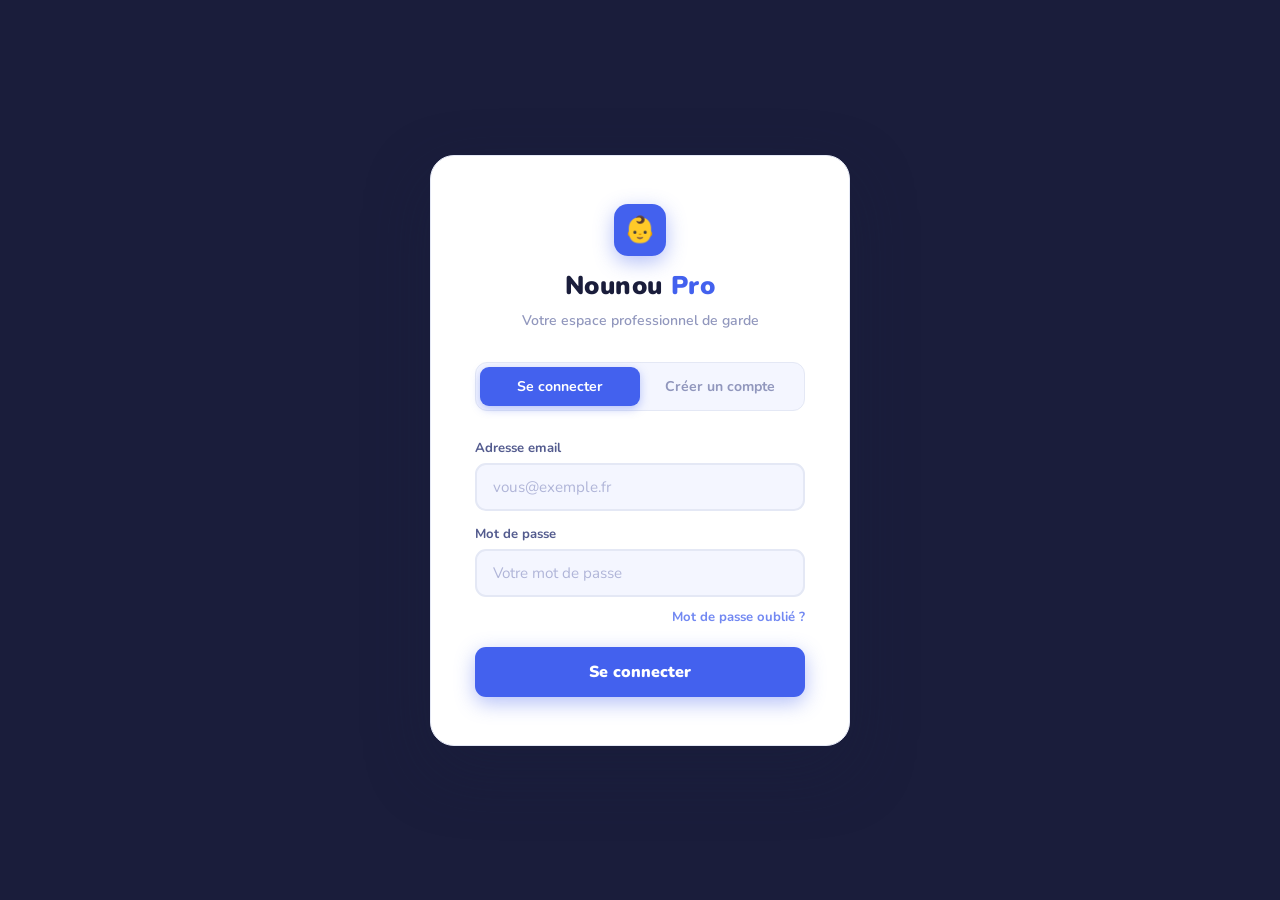
==== commit 08f12ac9: "redesign: complete visual overhaul with navy/blue/peach palette Replace dark green/lime theme with p" ====
--- a/app.html
+++ b/app.html
@@ -13,7 +13,7 @@
         #auth-overlay {
             position: fixed;
             inset: 0;
-            background: #1C2B1A;
+            background: #1A1D3B;
             z-index: 9999;
             display: flex;
             align-items: flex-start;
@@ -28,14 +28,14 @@
         }
 
         .auth-card {
-            background: #2E4229;
+            background: #ffffff;
             border-radius: 24px;
-            box-shadow: 0 20px 60px rgba(0, 0, 0, 0.4);
+            box-shadow: 0 24px 64px rgba(26, 29, 59, 0.4);
             padding: 48px 44px;
             width: 100%;
             max-width: 420px;
             position: relative;
-            border: 1px solid rgba(206, 241, 123, 0.15);
+            border: 1px solid #E4E8F5;
             align-self: center;
         }
 
@@ -44,25 +44,45 @@
             margin-bottom: 8px;
         }
 
+        .auth-logo-icon {
+            display: inline-flex;
+            align-items: center;
+            justify-content: center;
+            width: 52px;
+            height: 52px;
+            background: #4361EE;
+            border-radius: 14px;
+            font-size: 1.6rem;
+            margin-bottom: 12px;
+            box-shadow: 0 6px 20px rgba(67, 97, 238, 0.4);
+        }
+
         .auth-logo-text {
-            font-size: 1.8rem;
+            font-size: 1.6rem;
             font-weight: 900;
-            color: #CEF17B;
+            color: #1A1D3B;
+            letter-spacing: 0.02em;
+        }
+
+        .auth-logo-text span {
+            color: #4361EE;
         }
 
         .auth-tagline {
             text-align: center;
-            color: rgba(206, 241, 123, 0.5);
-            font-size: 0.9rem;
-            margin-bottom: 36px;
+            color: #9197BD;
+            font-size: 0.88rem;
+            margin-bottom: 32px;
+            font-weight: 600;
         }
 
         .auth-tabs {
             display: flex;
-            background: rgba(0,0,0,0.2);
+            background: #F4F6FF;
             border-radius: 12px;
             padding: 4px;
             margin-bottom: 28px;
+            border: 1px solid #E4E8F5;
         }
 
         .auth-tab {
@@ -72,17 +92,18 @@
             border-radius: 9px;
             cursor: pointer;
             font-weight: 700;
-            font-size: 0.92rem;
-            color: rgba(206, 241, 123, 0.45);
+            font-size: 0.88rem;
+            color: #9197BD;
             transition: all 0.2s;
             border: none;
             background: none;
+            font-family: 'Nunito', sans-serif;
         }
 
         .auth-tab.active {
-            background: #CEF17B;
-            color: #1C2B1A;
-            box-shadow: 0 2px 8px rgba(206, 241, 123, 0.4);
+            background: #4361EE;
+            color: white;
+            box-shadow: 0 3px 10px rgba(67, 97, 238, 0.35);
         }
 
         .auth-form {
@@ -102,51 +123,51 @@
         }
 
         .auth-label {
-            font-size: 0.85rem;
+            font-size: 0.82rem;
             font-weight: 700;
-            color: rgba(206, 241, 123, 0.6);
+            color: #535B8E;
         }
 
         .auth-input {
             padding: 12px 16px;
-            border: 2px solid rgba(206, 241, 123, 0.2);
-            border-radius: 10px;
+            border: 2px solid #E4E8F5;
+            border-radius: 11px;
             font-size: 0.95rem;
             font-family: 'Nunito', sans-serif;
-            transition: border-color 0.2s;
+            transition: border-color 0.2s, background 0.2s;
             outline: none;
-            background: rgba(0,0,0,0.2);
-            color: white;
+            background: #F4F6FF;
+            color: #1A1D3B;
         }
 
         .auth-input::placeholder {
-            color: rgba(255,255,255,0.25);
+            color: #B0B5D8;
         }
 
         .auth-input:focus {
-            border-color: #CEF17B;
-            background: rgba(0,0,0,0.3);
+            border-color: #4361EE;
+            background: white;
         }
 
         .auth-btn {
             padding: 14px;
             border: none;
-            border-radius: 10px;
-            background: #CEF17B;
-            color: #1C2B1A;
+            border-radius: 11px;
+            background: #4361EE;
+            color: white;
             font-size: 1rem;
             font-weight: 900;
             font-family: 'Nunito', sans-serif;
             cursor: pointer;
             margin-top: 6px;
             transition: transform 0.2s, box-shadow 0.2s, background 0.2s;
-            box-shadow: 0 6px 20px rgba(206, 241, 123, 0.4);
+            box-shadow: 0 6px 20px rgba(67, 97, 238, 0.4);
         }
 
         .auth-btn:hover {
-            background: #A8D94F;
+            background: #3451D1;
             transform: translateY(-2px);
-            box-shadow: 0 10px 28px rgba(206, 241, 123, 0.5);
+            box-shadow: 0 10px 28px rgba(67, 97, 238, 0.5);
         }
 
         .auth-btn:disabled {
@@ -156,14 +177,14 @@
         }
 
         .auth-error {
-            background: rgba(229, 62, 62, 0.15);
-            color: #fc8181;
+            background: #FEF2F2;
+            color: #EF4444;
             border-radius: 8px;
             padding: 10px 14px;
             font-size: 0.85rem;
             font-weight: 600;
             display: none;
-            border: 1px solid rgba(229, 62, 62, 0.3);
+            border: 1px solid rgba(239, 68, 68, 0.2);
         }
 
         .auth-error.show {
@@ -171,14 +192,14 @@
         }
 
         .auth-success {
-            background: rgba(206, 241, 123, 0.15);
-            color: #CEF17B;
+            background: #ECFDF5;
+            color: #10B981;
             border-radius: 8px;
             padding: 10px 14px;
             font-size: 0.85rem;
             font-weight: 600;
             display: none;
-            border: 1px solid rgba(206, 241, 123, 0.3);
+            border: 1px solid rgba(16, 185, 129, 0.25);
         }
 
         .auth-success.show {
@@ -192,11 +213,11 @@
 
         .auth-forgot a {
             font-size: 0.82rem;
-            color: #CEF17B;
+            color: #4361EE;
             font-weight: 700;
             text-decoration: none;
             cursor: pointer;
-            opacity: 0.7;
+            opacity: 0.75;
         }
 
         .auth-forgot a:hover {
@@ -208,7 +229,7 @@
             display: flex;
             align-items: center;
             gap: 12px;
-            color: rgba(206, 241, 123, 0.3);
+            color: #C5CADF;
             font-size: 0.8rem;
             margin: 4px 0;
         }
@@ -218,28 +239,29 @@
             content: '';
             flex: 1;
             height: 1px;
-            background: rgba(206, 241, 123, 0.15);
+            background: #E4E8F5;
         }
 
         .auth-user-info {
             display: flex;
             align-items: center;
             gap: 10px;
-            background: rgba(0,0,0,0.2);
+            background: #F4F6FF;
             border-radius: 10px;
             padding: 10px 14px;
             margin-bottom: 4px;
+            border: 1px solid #E4E8F5;
         }
 
         .auth-user-avatar {
             width: 36px;
             height: 36px;
             border-radius: 50%;
-            background: #CEF17B;
+            background: #4361EE;
             display: flex;
             align-items: center;
             justify-content: center;
-            color: #1C2B1A;
+            color: white;
             font-weight: 900;
             font-size: 1rem;
             flex-shrink: 0;
@@ -247,7 +269,7 @@
 
         .auth-user-email {
             font-size: 0.88rem;
-            color: rgba(206, 241, 123, 0.7);
+            color: #535B8E;
             font-weight: 600;
             overflow: hidden;
             text-overflow: ellipsis;
@@ -284,13 +306,13 @@
 
         /* Config banner */
         #config-banner {
-            background: #fff3e0;
-            border: 2px dashed #ff9800;
+            background: #FFF7ED;
+            border: 2px dashed #F59E0B;
             border-radius: 12px;
-            padding: 16px 20px;
+            padding: 14px 18px;
             margin-bottom: 20px;
-            font-size: 0.88rem;
-            color: #e65100;
+            font-size: 0.86rem;
+            color: #B45309;
             font-weight: 700;
             display: none;
         }
@@ -300,15 +322,15 @@
         }
 
         #config-banner a {
-            color: #e65100;
+            color: #B45309;
             text-decoration: underline;
         }
 
         /* Navbar user email */
         #nav-user-email {
-            font-size: 0.82rem;
-            color: #888;
-            padding: 8px 10px;
+            font-size: 0.76rem;
+            font-weight: 600;
+            padding: 0;
         }
     </style>
 </head>
@@ -319,9 +341,10 @@
     <div id="auth-overlay">
         <div class="auth-card">
             <div class="auth-logo">
-                <div class="auth-logo-text">Nounou Pro</div>
-            </div>
-            <p class="auth-tagline">Votre espace personnel de gestion</p>
+                <div class="auth-logo-icon">👶</div>
+                <div class="auth-logo-text">Nounou <span>Pro</span></div>
+            </div>
+            <p class="auth-tagline">Votre espace professionnel de garde</p>
 
             <div id="config-banner">
                 ⚠️ Firebase non configuré. <a href="#" onclick="showConfigHelp()">Voir les instructions</a> pour activer
@@ -388,8 +411,7 @@
                 <div id="reset-error" class="auth-error"></div>
                 <div id="reset-success" class="auth-success"></div>
 
-                <p style="font-size:0.9rem; color:#666; margin:0">Entrez votre email pour recevoir un lien de
-                    réinitialisation.</p>
+                <p style="font-size:0.88rem; color:#9197BD; margin:0; font-weight:600;">Entrez votre email pour recevoir un lien de réinitialisation.</p>
 
                 <div class="auth-input-group">
                     <label class="auth-label">Adresse email</label>
@@ -397,7 +419,7 @@
                 </div>
 
                 <button type="submit" class="auth-btn" id="reset-btn">Envoyer le lien</button>
-                <button type="button" class="auth-btn" style="background: #f5f5f5; color:#555; box-shadow:none;"
+                <button type="button" class="auth-btn" style="background: #F4F6FF; color:#535B8E; box-shadow:none; border: 1.5px solid #E4E8F5;"
                     onclick="switchTab('login')">Retour</button>
             </form>
         </div>
@@ -488,21 +510,64 @@
                 <div class="child-detail-layout">
 
                     <!-- HERO CARD -->
-                    <div class="hero-card">
+                    <div class="hero-card" id="hero-card">
                         <div class="hero-left">
-                            <img id="attendance-child-photo" src="https://via.placeholder.com/100?text=👶" alt="Photo"
-                                class="hero-avatar">
+                            <div id="hero-avatar-wrap">
+                                <img id="attendance-child-photo" src="https://via.placeholder.com/100?text=👶" alt="Photo"
+                                    class="hero-avatar">
+                            </div>
                             <div class="hero-info">
                                 <h2 id="attendance-child-name">...</h2>
                                 <div class="hero-age" id="attendance-child-age">-- ANS</div>
                             </div>
                         </div>
-                        <button class="ph-docs-btn">
-                            <div class="ph-docs-icon">
-                                <span class="material-icons">open_in_new</span>
-                            </div>
-                            <span>IMAGES ET DOCS</span>
+                        <button class="hero-edit-btn" onclick="toggleProfileEdit()" title="Personnaliser">
+                            <span class="material-icons">tune</span>
                         </button>
+                    </div>
+
+                    <!-- CARTE PERSONNALISATION (cachée par défaut) -->
+                    <div class="detail-card" id="profile-edit-card" style="display:none;">
+                        <h3 class="card-title" style="margin-bottom:16px;">PERSONNALISATION</h3>
+                        <div class="profile-edit-grid">
+                            <div>
+                                <label class="perso-label">Avatar</label>
+                                <div class="emoji-picker" id="profile-emoji-picker">
+                                    <button class="emoji-btn" onclick="profileSelectEmoji('👶')">👶</button>
+                                    <button class="emoji-btn" onclick="profileSelectEmoji('👧')">👧</button>
+                                    <button class="emoji-btn" onclick="profileSelectEmoji('👦')">👦</button>
+                                    <button class="emoji-btn" onclick="profileSelectEmoji('🧒')">🧒</button>
+                                    <button class="emoji-btn" onclick="profileSelectEmoji('🎀')">🎀</button>
+                                    <button class="emoji-btn" onclick="profileSelectEmoji('🌟')">🌟</button>
+                                    <button class="emoji-btn" onclick="profileSelectEmoji('🦋')">🦋</button>
+                                    <button class="emoji-btn" onclick="profileSelectEmoji('🐣')">🐣</button>
+                                    <button class="emoji-btn" onclick="profileSelectEmoji('🌈')">🌈</button>
+                                    <button class="emoji-btn" onclick="profileSelectEmoji('⭐')">⭐</button>
+                                    <button class="emoji-btn" onclick="profileSelectEmoji('🐻')">🐻</button>
+                                    <button class="emoji-btn" onclick="profileSelectEmoji('🐰')">🐰</button>
+                                </div>
+                            </div>
+                            <div>
+                                <label class="perso-label">Couleur</label>
+                                <div class="color-picker" id="profile-color-picker">
+                                    <button class="color-swatch" data-color="#CEF17B" onclick="profileSelectColor('#CEF17B')" style="background:#CEF17B;"></button>
+                                    <button class="color-swatch" data-color="#FFD166" onclick="profileSelectColor('#FFD166')" style="background:#FFD166;"></button>
+                                    <button class="color-swatch" data-color="#FF6B6B" onclick="profileSelectColor('#FF6B6B')" style="background:#FF6B6B;"></button>
+                                    <button class="color-swatch" data-color="#74C0FC" onclick="profileSelectColor('#74C0FC')" style="background:#74C0FC;"></button>
+                                    <button class="color-swatch" data-color="#DA77F2" onclick="profileSelectColor('#DA77F2')" style="background:#DA77F2;"></button>
+                                    <button class="color-swatch" data-color="#FF9F40" onclick="profileSelectColor('#FF9F40')" style="background:#FF9F40;"></button>
+                                    <button class="color-swatch" data-color="#FF85A1" onclick="profileSelectColor('#FF85A1')" style="background:#FF85A1;"></button>
+                                    <button class="color-swatch" data-color="#51BBFE" onclick="profileSelectColor('#51BBFE')" style="background:#51BBFE;"></button>
+                                </div>
+                                <label class="perso-label" style="margin-top:16px;">Photo (URL)</label>
+                                <input type="text" id="profile-photo-url" class="perso-input" placeholder="https://...">
+                            </div>
+                        </div>
+                        <div style="display:flex; gap:10px; margin-top:16px; align-items:center;">
+                            <button class="action-button" onclick="saveProfilePersonalization()">Enregistrer</button>
+                            <button class="btn-cancel" onclick="toggleProfileEdit()">Annuler</button>
+                            <span id="profile-perso-msg" style="font-size:0.85rem; color:var(--color-primary); font-weight:700;"></span>
+                        </div>
                     </div>
 
                     <!-- BENTO GRID -->
@@ -637,6 +702,42 @@
                 <div style="display:none;" id="footer-baseSalary"></div>
             </section>
 
+            <!-- PAGE CALENDRIER GLOBAL -->
+            <section id="calendar-global-page" class="page hidden">
+                <div class="global-cal-layout">
+                    <!-- Barre du haut : titre + navigation -->
+                    <div class="global-cal-topbar">
+                        <div>
+                            <div class="global-cal-title">Calendrier</div>
+                            <div class="global-cal-subtitle">Horaires de tous les enfants</div>
+                        </div>
+                        <div class="calendar-nav">
+                            <span class="material-icons" onclick="globalCalPrev()" style="cursor:pointer;">chevron_left</span>
+                            <span id="global-cal-label" onclick="globalCalToday()" style="cursor:pointer; font-weight:800; font-size:0.9rem; min-width:100px; text-align:center;">AUJOURD'HUI</span>
+                            <span class="material-icons" onclick="globalCalNext()" style="cursor:pointer;">chevron_right</span>
+                        </div>
+                    </div>
+
+                    <!-- Légende enfants -->
+                    <div class="global-cal-legend" id="global-cal-legend"></div>
+
+                    <!-- En-têtes des jours -->
+                    <div class="global-cal-days-row" id="global-cal-days"></div>
+
+                    <!-- Grille horaire -->
+                    <div class="global-cal-grid">
+                        <!-- Heures à gauche -->
+                        <div class="cal-time-axis">
+                            <span>07:00</span><span>08:00</span><span>09:00</span><span>10:00</span><span>11:00</span>
+                            <span>12:00</span><span>13:00</span><span>14:00</span><span>15:00</span><span>16:00</span>
+                            <span>17:00</span><span>18:00</span>
+                        </div>
+                        <!-- Colonnes par jour -->
+                        <div class="global-cal-columns" id="global-cal-columns"></div>
+                    </div>
+                </div>
+            </section>
+
             <!-- PAGE PARAMÈTRES -->
             <section id="settings-page" class="page hidden">
                 <header class="page-header">
@@ -649,18 +750,53 @@
                         <div class="settings-form">
                             <p class="note">⚠️ Ces paramètres s'appliquent uniquement à l'enfant sélectionné.</p>
 
+                            <!-- PERSONNALISATION -->
+                            <label>Avatar</label>
+                            <div class="emoji-picker" id="child-emoji-picker">
+                                <button class="emoji-btn" onclick="selectEmoji('👶')">👶</button>
+                                <button class="emoji-btn" onclick="selectEmoji('👧')">👧</button>
+                                <button class="emoji-btn" onclick="selectEmoji('👦')">👦</button>
+                                <button class="emoji-btn" onclick="selectEmoji('🧒')">🧒</button>
+                                <button class="emoji-btn" onclick="selectEmoji('🎀')">🎀</button>
+                                <button class="emoji-btn" onclick="selectEmoji('🌟')">🌟</button>
+                                <button class="emoji-btn" onclick="selectEmoji('🦋')">🦋</button>
+                                <button class="emoji-btn" onclick="selectEmoji('🐣')">🐣</button>
+                                <button class="emoji-btn" onclick="selectEmoji('🌈')">🌈</button>
+                                <button class="emoji-btn" onclick="selectEmoji('⭐')">⭐</button>
+                                <button class="emoji-btn" onclick="selectEmoji('🐻')">🐻</button>
+                                <button class="emoji-btn" onclick="selectEmoji('🐰')">🐰</button>
+                            </div>
+
+                            <label>Couleur (calendrier & profil)</label>
+                            <div class="color-picker" id="child-color-picker">
+                                <button class="color-swatch" data-color="#CEF17B" onclick="selectColor('#CEF17B')" style="background:#CEF17B;"></button>
+                                <button class="color-swatch" data-color="#FFD166" onclick="selectColor('#FFD166')" style="background:#FFD166;"></button>
+                                <button class="color-swatch" data-color="#FF6B6B" onclick="selectColor('#FF6B6B')" style="background:#FF6B6B;"></button>
+                                <button class="color-swatch" data-color="#74C0FC" onclick="selectColor('#74C0FC')" style="background:#74C0FC;"></button>
+                                <button class="color-swatch" data-color="#DA77F2" onclick="selectColor('#DA77F2')" style="background:#DA77F2;"></button>
+                                <button class="color-swatch" data-color="#FF9F40" onclick="selectColor('#FF9F40')" style="background:#FF9F40;"></button>
+                                <button class="color-swatch" data-color="#FF85A1" onclick="selectColor('#FF85A1')" style="background:#FF85A1;"></button>
+                                <button class="color-swatch" data-color="#51BBFE" onclick="selectColor('#51BBFE')" style="background:#51BBFE;"></button>
+                            </div>
+
+                            <button class="action-button" onclick="saveChildPersonalization()">Sauvegarder la personnalisation</button>
+                            <p id="settings-message-perso" class="message"></p>
+
+                            <hr style="margin: 20px 0; border: 0; border-top: 1px solid var(--border);">
+
+                            <!-- PHOTO URL (optionnelle) -->
                             <div class="photo-uploader">
                                 <img id="photo-preview" src="https://via.placeholder.com/100?text=👶" alt="Photo">
-                                <label for="setting-child-photo-url">URL de la photo</label>
+                                <label for="setting-child-photo-url">Photo (URL optionnelle)</label>
                                 <input type="text" id="setting-child-photo-url" oninput="updatePhotoPreview()"
                                     placeholder="https://...">
-                                <p class="note">Collez l'URL d'une image en ligne.</p>
+                                <p class="note">Collez l'URL d'une image pour remplacer l'emoji.</p>
                             </div>
 
                             <label for="setting-base-salary">Salaire mensuel de base (€)</label>
                             <input type="number" id="setting-base-salary" step="0.01" value="0.00">
 
-                            <button class="action-button" onclick="updateChildBaseSalary()">Sauvegarder</button>
+                            <button class="action-button" onclick="updateChildBaseSalary()">Sauvegarder le salaire</button>
                             <p id="settings-message-child" class="message"></p>
                             <div id="delete-child-container" style="margin-top: 16px;"></div>
                         </div>
@@ -898,7 +1034,11 @@
             });
         });
     </script>
-    <script type="module" src="script.js"></script>
+    <!-- Firebase compat SDK (scripts normaux, pas de modules ES) -->
+    <script src="https://www.gstatic.com/firebasejs/9.23.0/firebase-app-compat.js"></script>
+    <script src="https://www.gstatic.com/firebasejs/9.23.0/firebase-auth-compat.js"></script>
+    <script src="https://www.gstatic.com/firebasejs/9.23.0/firebase-firestore-compat.js"></script>
+    <script src="script.js"></script>
 </body>
 
 </html>
--- a/style.css
+++ b/style.css
@@ -1,27 +1,61 @@
+/* ============================================================
+   NOUNOU PRO — Design System 2026
+   Palette : Navy #1A1D3B | Blue #4361EE | Peach #F77F5E
+   ============================================================ */
+
 :root {
-    --lime: #CEF17B;
-    --lime-dark: #A8D94F;
-    --lime-light: #EEF9D0;
-    --dark: #1C2B1A;
-    --dark-mid: #2E4229;
-    --dark-light: #3D5537;
-    --bg: #F3F8E8;
+    /* === BRAND COLORS === */
+    --primary: #4361EE;
+    --primary-dark: #3451D1;
+    --primary-light: #EEF1FF;
+    --color-primary: #4361EE; /* alias backward compat */
+
+    --peach: #F77F5E;
+    --peach-dark: #E56840;
+    --peach-light: #FFF0EB;
+
+    --teal: #2EC4B6;
+    --teal-light: #E8FAF9;
+
+    /* === NEUTRALS === */
+    --bg: #F4F6FF;
     --card: #FFFFFF;
-    --border: #DFF0BC;
-    --text: #1C2B1A;
-    --text-light: #4A5E42;
-    --text-muted: #7A8E72;
-    --danger: #E53E3E;
-    --danger-light: #FFF5F5;
-    --shadow-sm: 0 2px 8px rgba(28, 43, 26, 0.07);
-    --shadow: 0 4px 20px rgba(28, 43, 26, 0.1);
-    --shadow-lg: 0 10px 40px rgba(28, 43, 26, 0.14);
-    --radius: 20px;
-    --radius-sm: 12px;
+    --border: #E4E8F5;
+    --text: #1A1D3B;
+    --text-light: #535B8E;
+    --text-muted: #9197BD;
+
+    /* === SIDEBAR === */
+    --sidebar-bg: #1A1D3B;
+    --sidebar-mid: #252952;
+    --sidebar-hover: #2A3060;
+
+    /* === STATUS === */
+    --success: #10B981;
+    --success-light: #ECFDF5;
+    --danger: #EF4444;
+    --danger-light: #FEF2F2;
+
+    /* === SHADOWS === */
+    --shadow-sm: 0 1px 4px rgba(26, 29, 59, 0.07);
+    --shadow: 0 4px 18px rgba(26, 29, 59, 0.1);
+    --shadow-lg: 0 12px 44px rgba(26, 29, 59, 0.16);
+
+    /* === RADII === */
+    --radius: 18px;
+    --radius-sm: 11px;
+    --radius-xs: 7px;
+
+    /* === FONT === */
     --font: 'Nunito', sans-serif;
-    --sidebar-width: 220px;
-}
-
+
+    /* === LAYOUT === */
+    --sidebar-width: 240px;
+}
+
+/* ============================================================
+   RESET & BASE
+   ============================================================ */
 * {
     margin: 0;
     padding: 0;
@@ -33,33 +67,28 @@
     background: var(--bg);
     color: var(--text);
     min-height: 100vh;
+    -webkit-font-smoothing: antialiased;
 }
 
 .hidden {
     display: none !important;
 }
 
-/* ===== APP LAYOUT ===== */
+/* ============================================================
+   APP LAYOUT
+   ============================================================ */
 .app-layout {
     display: flex;
     min-height: 100vh;
 }
 
-.home-actions {
-    display: flex;
-    justify-content: center;
-    padding: 24px 0;
-}
-
-/* ===== SIDEBAR ===== */
+/* ============================================================
+   SIDEBAR
+   ============================================================ */
 .sidebar {
     width: var(--sidebar-width);
     min-height: 100vh;
-    background: transparent;
-    border-right: none;
-    display: flex;
-    flex-direction: column;
-    padding: 28px 16px;
+    padding: 20px 16px;
     position: fixed;
     top: 0;
     left: 0;
@@ -72,108 +101,188 @@
 }
 
 .sidebar-card {
-    background: var(--dark);
+    background: var(--sidebar-bg);
     border-radius: var(--radius);
-    padding: 16px 12px;
-    box-shadow: 0 8px 32px rgba(28, 43, 26, 0.3);
-    border: none;
-    flex: 1;
+    padding: 20px 12px;
+    height: calc(100vh - 40px);
     display: flex;
     flex-direction: column;
+    gap: 0;
+    overflow-y: auto;
+    box-shadow: 0 8px 32px rgba(26, 29, 59, 0.3);
+}
+
+/* Logo area */
+.sidebar-logo-area {
+    display: flex;
+    align-items: center;
+    gap: 10px;
+    padding: 4px 8px 20px;
+    border-bottom: 1px solid rgba(255, 255, 255, 0.08);
+    margin-bottom: 16px;
+    flex-shrink: 0;
+}
+
+.sidebar-logo-badge {
+    background: var(--primary);
+    color: white;
+    font-size: 0.72rem;
+    font-weight: 900;
+    width: 34px;
+    height: 34px;
+    border-radius: 10px;
+    display: flex;
+    align-items: center;
+    justify-content: center;
+    flex-shrink: 0;
+    letter-spacing: 0.04em;
+    box-shadow: 0 4px 12px rgba(67, 97, 238, 0.5);
+}
+
+.sidebar-logo-wordmark {
+    font-size: 0.78rem;
+    font-weight: 900;
+    color: rgba(255, 255, 255, 0.9);
+    letter-spacing: 0.12em;
+    line-height: 1.2;
+}
+
+/* Profile section */
+.sidebar-profile {
+    display: flex;
+    flex-direction: row;
+    align-items: center;
     gap: 12px;
-    max-height: calc(100vh - 56px);
-}
-
-.sidebar-profile {
-    display: flex;
-    flex-direction: row;
-    align-items: center;
-    gap: 12px;
-    padding: 4px;
-    margin-bottom: 8px;
+    padding: 0 4px 16px;
+    margin-bottom: 12px;
+    border-bottom: 1px solid rgba(255, 255, 255, 0.06);
+    flex-shrink: 0;
 }
 
 .sidebar-avatar {
-    width: 44px;
-    height: 44px;
+    width: 40px;
+    height: 40px;
     border-radius: 50%;
-    background: var(--dark-mid);
+    background: var(--sidebar-mid);
     overflow: hidden;
     display: flex;
     align-items: center;
     justify-content: center;
-    font-size: 1.5rem;
-    border: 2px solid var(--lime);
+    font-size: 1.2rem;
+    border: 2px solid rgba(255, 255, 255, 0.12);
+    flex-shrink: 0;
 }
 
 .sidebar-email {
-    font-size: 0.82rem;
-    color: rgba(206, 241, 123, 0.7);
-    font-weight: 700;
+    font-size: 0.76rem;
+    color: rgba(255, 255, 255, 0.5);
+    font-weight: 600;
     text-align: left;
     word-break: break-all;
-}
-
+    line-height: 1.3;
+}
+
+/* Nav buttons */
 .sidebar-nav {
     display: flex;
     flex-direction: column;
-    gap: 10px;
+    gap: 3px;
     flex: 1;
 }
 
 .sidebar-btn {
-    background: var(--dark-mid);
+    background: transparent;
     border: none;
     border-radius: var(--radius-sm);
-    padding: 14px 16px;
-    font-size: 0.85rem;
+    padding: 12px 14px;
+    font-size: 0.82rem;
+    font-weight: 700;
+    font-family: var(--font);
+    color: rgba(255, 255, 255, 0.5);
+    cursor: pointer;
+    text-align: left;
+    display: flex;
+    align-items: center;
+    gap: 10px;
+    transition: all 0.2s;
+    letter-spacing: 0.04em;
+}
+
+.sidebar-btn:hover {
+    background: rgba(255, 255, 255, 0.07);
+    color: rgba(255, 255, 255, 0.9);
+}
+
+.sidebar-btn.active {
+    background: var(--primary);
+    color: white;
+    box-shadow: 0 4px 16px rgba(67, 97, 238, 0.4);
+}
+
+.sidebar-btn-icon {
+    font-size: 18px;
+    flex-shrink: 0;
+}
+
+/* Specific nav button overrides (keep for backward compat) */
+#nav-btn-home,
+#nav-btn-attendance,
+#nav-btn-settings,
+#nav-btn-calendar-global {
+    /* inherits from .sidebar-btn */
+}
+
+/* Add child CTA button */
+.sidebar-add-child {
+    background: rgba(247, 127, 94, 0.12);
+    border: 1.5px solid rgba(247, 127, 94, 0.28);
+    color: #F77F5E;
+    border-radius: var(--radius-sm);
+    padding: 12px 14px;
+    font-size: 0.8rem;
     font-weight: 800;
     font-family: var(--font);
-    color: rgba(206, 241, 123, 0.6);
     cursor: pointer;
-    text-align: center;
+    text-align: left;
+    display: flex;
+    align-items: center;
+    gap: 8px;
+    letter-spacing: 0.04em;
+    margin-top: 8px;
     transition: all 0.2s;
-    letter-spacing: 0.05em;
-}
-
-.sidebar-btn:hover {
-    background: var(--dark-light);
-    color: var(--lime);
-}
-
-.sidebar-btn.active {
-    background: var(--lime);
-    color: var(--dark);
-    box-shadow: 0 4px 16px rgba(206, 241, 123, 0.4);
-}
-
-#nav-btn-home { background: var(--dark-mid); color: rgba(206, 241, 123, 0.6); }
-#nav-btn-home.active { background: var(--lime); color: var(--dark); }
-
-#nav-btn-attendance { background: var(--dark-mid); color: rgba(206, 241, 123, 0.6); }
-#nav-btn-attendance.active { background: var(--lime); color: var(--dark); }
-
-#nav-btn-settings { background: var(--dark-mid); color: rgba(206, 241, 123, 0.6); }
-#nav-btn-settings.active { background: var(--lime); color: var(--dark); }
-
+}
+
+.sidebar-add-child:hover {
+    background: rgba(247, 127, 94, 0.22);
+    transform: translateY(-1px);
+    box-shadow: 0 4px 14px rgba(247, 127, 94, 0.2);
+}
+
+/* Logout button */
 .sidebar-logout {
     margin-top: auto;
-    padding: 12px;
-    text-align: center;
-    color: rgba(229, 62, 62, 0.7);
-    font-weight: 800;
-    font-size: 0.85rem;
+    padding: 12px 14px;
+    text-align: left;
+    color: rgba(239, 68, 68, 0.6);
+    font-weight: 700;
+    font-size: 0.82rem;
     cursor: pointer;
     border-radius: var(--radius-sm);
     transition: all 0.2s;
+    display: flex;
+    align-items: center;
+    gap: 8px;
+    flex-shrink: 0;
 }
 
 .sidebar-logout:hover {
-    background: rgba(229, 62, 62, 0.15);
+    background: rgba(239, 68, 68, 0.1);
     color: var(--danger);
 }
 
-/* ===== CONTENU PRINCIPAL ===== */
+/* ============================================================
+   MAIN CONTENT AREA
+   ============================================================ */
 .app-content {
     margin-left: var(--sidebar-width);
     flex: 1;
@@ -182,17 +291,79 @@
     overflow-y: auto;
 }
 
-/* ===== BARRE ENFANTS ===== */
+/* ============================================================
+   PAGES
+   ============================================================ */
+.page {
+    display: none;
+}
+
+.page.active {
+    display: block;
+}
+
+.page-header {
+    display: flex;
+    justify-content: space-between;
+    align-items: center;
+    margin-bottom: 28px;
+}
+
+.page-header h2 {
+    font-size: 1.6rem;
+    font-weight: 900;
+    color: var(--text);
+}
+
+/* ============================================================
+   HOME PAGE
+   ============================================================ */
+.home-header {
+    display: flex;
+    align-items: center;
+    justify-content: space-between;
+    margin-bottom: 32px;
+}
+
+.home-greeting {
+    font-size: 2rem;
+    font-weight: 900;
+    color: var(--text);
+    line-height: 1.1;
+    margin-bottom: 4px;
+}
+
+.home-date {
+    font-size: 0.9rem;
+    font-weight: 600;
+    color: var(--text-muted);
+    text-transform: capitalize;
+}
+
+.home-actions {
+    display: flex;
+    justify-content: center;
+    padding: 24px 0;
+}
+
+/* Children bar */
 #children-bar {
-    margin-bottom: 28px;
+    margin-bottom: 32px;
 }
 
 .children-grid {
     display: flex;
     flex-wrap: wrap;
-    gap: 16px;
-}
-
+    gap: 14px;
+}
+
+#children-cards-container {
+    margin-bottom: 32px;
+}
+
+/* ============================================================
+   CHILD CARDS (home page)
+   ============================================================ */
 .child-card {
     background: var(--card);
     border-radius: var(--radius);
@@ -212,8 +383,8 @@
 }
 
 .child-card.active {
-    border-color: var(--lime-dark);
-    box-shadow: 0 0 0 4px rgba(168, 217, 79, 0.25);
+    border-color: var(--primary);
+    box-shadow: 0 0 0 4px rgba(67, 97, 238, 0.18);
 }
 
 .child-photo-container {
@@ -222,8 +393,8 @@
     border-radius: 14px;
     overflow: hidden;
     margin: 0 auto 10px;
-    border: 2px solid var(--lime-light);
-    box-shadow: 0 4px 12px rgba(168, 217, 79, 0.2);
+    border: 2px solid var(--border);
+    box-shadow: 0 4px 12px rgba(67, 97, 238, 0.12);
 }
 
 .child-photo-img {
@@ -232,12 +403,12 @@
     object-fit: cover;
 }
 
-/* ===== BOUTON PHOTO ENFANT ===== */
+/* Child photo button (new style used by JS) */
 .child-photo-btn {
     background: var(--card);
     border: 2px solid transparent;
     border-radius: var(--radius);
-    padding: 16px 12px;
+    padding: 18px 14px;
     text-align: center;
     box-shadow: var(--shadow-sm);
     cursor: pointer;
@@ -248,26 +419,27 @@
     gap: 10px;
     width: 130px;
     font-family: inherit;
+    position: relative;
 }
 
 .child-photo-btn:hover {
-    transform: translateY(-5px);
+    transform: translateY(-4px);
     box-shadow: var(--shadow);
-    border-color: var(--lime-dark);
+    border-color: var(--primary);
 }
 
 .child-photo-btn.active {
-    border-color: var(--lime-dark);
-    box-shadow: 0 0 0 4px rgba(168, 217, 79, 0.25);
+    border-color: var(--primary);
+    box-shadow: 0 0 0 4px rgba(67, 97, 238, 0.18);
+    background: var(--primary-light);
 }
 
 .child-photo-btn .child-photo-img {
-    width: 72px;
-    height: 72px;
+    width: 68px;
+    height: 68px;
     border-radius: 14px;
     object-fit: cover;
-    border: 2px solid var(--lime-light);
-    box-shadow: 0 4px 12px rgba(168, 217, 79, 0.2);
+    border: 2px solid var(--border);
     display: block;
 }
 
@@ -294,6 +466,7 @@
     font-weight: 600;
 }
 
+/* Settings icon on child card */
 .settings-card-button {
     position: absolute;
     top: 8px;
@@ -307,7 +480,7 @@
     align-items: center;
     justify-content: center;
     font-size: 0.8rem;
-    color: var(--text-light);
+    color: var(--text-muted);
     margin: 0;
     padding: 0;
     box-shadow: var(--shadow-sm);
@@ -315,11 +488,14 @@
 }
 
 .settings-card-button:hover {
-    background: var(--lime);
+    background: var(--primary-light);
+    color: var(--primary);
     transform: rotate(20deg);
 }
 
-/* ===== RÉSUMÉ DU MOIS ===== */
+/* ============================================================
+   GLOBAL STATS STRIP (home page)
+   ============================================================ */
 #summary-bar {
     margin-bottom: 28px;
 }
@@ -333,10 +509,10 @@
 }
 
 .summary-card-title {
-    font-size: 0.8rem;
+    font-size: 0.78rem;
     font-weight: 800;
     text-transform: uppercase;
-    letter-spacing: 0.06em;
+    letter-spacing: 0.07em;
     color: var(--text-muted);
     margin-bottom: 16px;
 }
@@ -356,12 +532,12 @@
 }
 
 .figure-box h3 {
-    font-size: 0.7rem;
+    font-size: 0.68rem;
     font-weight: 700;
     color: var(--text-muted);
     margin-bottom: 6px;
     text-transform: uppercase;
-    letter-spacing: 0.04em;
+    letter-spacing: 0.05em;
 }
 
 .figure-value {
@@ -372,50 +548,76 @@
 }
 
 .figure-box.highlight {
-    background: var(--lime);
-    border-color: var(--lime-dark);
+    background: var(--primary);
+    border-color: var(--primary-dark);
 }
 
 .figure-box.highlight h3 {
-    color: var(--dark-mid);
+    color: rgba(255, 255, 255, 0.7);
 }
 
 .figure-box.highlight .figure-value {
-    color: var(--dark);
-}
-
-/* ===== DASHBOARD ===== */
+    color: white;
+}
+
+/* Global strip (3 dark boxes) */
+.global-strip {
+    display: grid;
+    grid-template-columns: repeat(3, 1fr);
+    gap: 16px;
+    margin: 0 0 32px;
+}
+
+.dgc-box {
+    background: var(--card);
+    border-radius: var(--radius);
+    min-height: 110px;
+    border: 1px solid var(--border);
+    box-shadow: var(--shadow-sm);
+    padding: 20px 24px;
+    display: flex;
+    flex-direction: column;
+    justify-content: space-between;
+}
+
+.dgc-box-lime {
+    background: var(--sidebar-bg);
+    border: none;
+    box-shadow: var(--shadow);
+}
+
+/* ============================================================
+   DASHBOARD SUMMARIES (per child)
+   ============================================================ */
 .dashboard-summaries {
     display: grid;
-    grid-template-columns: repeat(auto-fill, minmax(400px, 1fr));
-    gap: 32px;
-    margin-top: 32px;
+    grid-template-columns: repeat(auto-fill, minmax(380px, 1fr));
+    gap: 24px;
 }
 
 .dashboard-child-summary {
     background: var(--card);
     border-radius: var(--radius);
     padding: 24px;
-    box-shadow: var(--shadow);
+    box-shadow: var(--shadow-sm);
     border: 1px solid var(--border);
     display: flex;
     flex-direction: column;
 }
 
 .dcs-name {
-    font-size: 1.4rem;
+    font-size: 1.2rem;
     font-weight: 900;
     color: var(--text);
     text-transform: uppercase;
     letter-spacing: 0.05em;
-    margin-bottom: 24px;
-    margin-top: 0;
+    margin-bottom: 20px;
 }
 
 .dcs-figures {
     display: flex;
     flex-direction: column;
-    gap: 12px;
+    gap: 10px;
 }
 
 .dcs-figure {
@@ -423,40 +625,39 @@
     justify-content: space-between;
     align-items: center;
     background: var(--bg);
-    padding: 16px 20px;
-    border-radius: 12px;
+    padding: 14px 18px;
+    border-radius: var(--radius-sm);
     border: 1px solid var(--border);
 }
 
 .dcs-label {
-    font-size: 0.75rem;
+    font-size: 0.72rem;
     font-weight: 800;
     text-transform: uppercase;
-    color: var(--text-light);
+    color: var(--text-muted);
     letter-spacing: 0.05em;
 }
 
 .dcs-value {
-    font-size: 1.4rem;
+    font-size: 1.3rem;
     font-weight: 900;
     color: var(--text);
 }
 
 .dcs-figure.highlight {
-    background: var(--lime);
-    border-color: var(--lime-dark);
-    margin-top: 4px;
+    background: var(--primary);
+    border-color: var(--primary-dark);
 }
 
 .dcs-figure.highlight .dcs-label {
-    color: var(--dark-mid);
+    color: rgba(255, 255, 255, 0.7);
 }
 
 .dcs-figure.highlight .dcs-value {
-    color: var(--dark);
-}
-
-/* Global totals */
+    color: white;
+}
+
+/* Global totals card */
 .dashboard-global-card {
     background: var(--card);
     border-radius: var(--radius);
@@ -467,7 +668,7 @@
 }
 
 .dgc-title {
-    font-size: 1.4rem;
+    font-size: 1.2rem;
     font-weight: 900;
     color: var(--text);
     text-transform: uppercase;
@@ -481,73 +682,50 @@
     gap: 16px;
 }
 
-.dgc-box {
-    background: var(--bg);
-    border-radius: 12px;
-    height: 100px;
-    border: 1px solid var(--border);
-}
-
-/* ===== PAGES ===== */
-.page {
-    display: none;
-}
-
-.page.active {
-    display: block;
-}
-
-/* ===== PAGE HEADER ===== */
-.page-header {
-    display: flex;
-    justify-content: space-between;
-    align-items: center;
-    margin-bottom: 24px;
-}
-
-.page-header h2 {
-    font-size: 1.5rem;
-    font-weight: 900;
-    color: var(--text);
-}
-
-/* ===== BOUTONS ===== */
+/* ============================================================
+   BUTTONS
+   ============================================================ */
 button {
     font-family: var(--font);
     cursor: pointer;
 }
 
 .action-button {
-    background: var(--lime);
-    color: var(--dark);
+    background: var(--primary);
+    color: white;
     border: none;
-    padding: 10px 20px;
+    padding: 11px 22px;
     border-radius: 50px;
     font-weight: 800;
     font-size: 0.88rem;
     font-family: var(--font);
     transition: transform 0.2s, box-shadow 0.2s, background 0.2s;
-    box-shadow: 0 4px 14px rgba(168, 217, 79, 0.4);
+    box-shadow: 0 4px 16px rgba(67, 97, 238, 0.35);
+    display: inline-flex;
+    align-items: center;
+    gap: 6px;
 }
 
 .action-button:hover {
-    background: var(--lime-dark);
+    background: var(--primary-dark);
     transform: translateY(-2px);
-    box-shadow: 0 6px 20px rgba(168, 217, 79, 0.5);
+    box-shadow: 0 7px 22px rgba(67, 97, 238, 0.45);
 }
 
 .delete-button {
     background: var(--danger) !important;
     color: white !important;
-    box-shadow: 0 4px 14px rgba(229, 62, 62, 0.3) !important;
+    box-shadow: 0 4px 14px rgba(239, 68, 68, 0.3) !important;
     width: 100%;
 }
 
 .delete-button:hover {
-    box-shadow: 0 6px 20px rgba(229, 62, 62, 0.4) !important;
-}
-
-/* ===== TABLE PRÉSENCES ===== */
+    box-shadow: 0 6px 20px rgba(239, 68, 68, 0.4) !important;
+}
+
+/* ============================================================
+   ATTENDANCE TABLE
+   ============================================================ */
 .table-wrapper {
     background: var(--card);
     border-radius: var(--radius);
@@ -567,10 +745,10 @@
     background: var(--bg);
     padding: 14px 12px;
     text-align: left;
-    font-size: 0.75rem;
+    font-size: 0.72rem;
     font-weight: 800;
     text-transform: uppercase;
-    letter-spacing: 0.06em;
+    letter-spacing: 0.07em;
     color: var(--text-muted);
     border-bottom: 1px solid var(--border);
     white-space: nowrap;
@@ -586,7 +764,7 @@
 }
 
 #attendanceTable tbody tr:hover {
-    background: var(--lime-light);
+    background: var(--primary-light);
 }
 
 #attendanceTable tbody td {
@@ -600,49 +778,13 @@
     padding: 14px 12px;
     font-weight: 800;
     font-size: 0.88rem;
-    background: var(--dark);
-    color: var(--lime);
+    background: var(--sidebar-bg);
+    color: white;
     border-top: 2px solid var(--border);
 }
 
 .total-row td:first-child {
     text-align: right;
-}
-
-.data-input {
-    background: var(--bg);
-    border: 1px solid var(--border);
-    border-radius: 8px;
-    padding: 6px 8px;
-    font-size: 0.85rem;
-    font-family: var(--font);
-    color: var(--text);
-    width: 90%;
-    max-width: 100px;
-    transition: border-color 0.2s;
-    box-sizing: border-box;
-}
-
-.data-input:focus {
-    outline: none;
-    border-color: var(--lime-dark);
-    background: white;
-}
-
-input[type="time"].data-input {
-    max-width: 85px;
-}
-
-.total-hours,
-.indemnity-cost,
-.total-day {
-    font-weight: 700;
-    color: var(--text);
-}
-
-.total-day {
-    color: var(--dark-light);
-    font-weight: 800;
 }
 
 #attendanceTable tbody td:last-child {
@@ -666,8 +808,8 @@
 }
 
 #attendanceTable tbody td:last-child button:first-child {
-    background: var(--lime-light);
-    color: var(--dark);
+    background: var(--primary-light);
+    color: var(--primary);
 }
 
 #attendanceTable tbody td:last-child button:last-child {
@@ -675,7 +817,45 @@
     color: var(--danger);
 }
 
-/* ===== PARAMÈTRES ===== */
+.data-input {
+    background: var(--bg);
+    border: 1px solid var(--border);
+    border-radius: 8px;
+    padding: 6px 8px;
+    font-size: 0.85rem;
+    font-family: var(--font);
+    color: var(--text);
+    width: 90%;
+    max-width: 100px;
+    transition: border-color 0.2s;
+    box-sizing: border-box;
+}
+
+.data-input:focus {
+    outline: none;
+    border-color: var(--primary);
+    background: white;
+}
+
+input[type="time"].data-input {
+    max-width: 85px;
+}
+
+.total-hours,
+.indemnity-cost,
+.total-day {
+    font-weight: 700;
+    color: var(--text);
+}
+
+.total-day {
+    color: var(--primary);
+    font-weight: 800;
+}
+
+/* ============================================================
+   SETTINGS PAGE
+   ============================================================ */
 .settings-page-grid {
     display: grid;
     grid-template-columns: 1fr 1fr;
@@ -696,7 +876,7 @@
     color: var(--text);
     margin-bottom: 20px;
     padding-bottom: 14px;
-    border-bottom: 2px solid var(--lime);
+    border-bottom: 2px solid var(--primary-light);
 }
 
 .settings-form {
@@ -716,7 +896,7 @@
 .settings-form input[type="text"],
 .settings-form input[type="password"] {
     width: 100%;
-    padding: 10px 14px;
+    padding: 11px 14px;
     border: 1.5px solid var(--border);
     border-radius: var(--radius-sm);
     font-size: 0.95rem;
@@ -729,7 +909,7 @@
 
 .settings-form input:focus {
     outline: none;
-    border-color: var(--lime-dark);
+    border-color: var(--primary);
     background: white;
 }
 
@@ -745,6 +925,8 @@
     margin-top: 20px;
     padding: 12px;
     font-size: 0.92rem;
+    border-radius: var(--radius-sm);
+    justify-content: center;
 }
 
 .settings-form .message {
@@ -752,7 +934,7 @@
     margin-top: 10px;
     font-weight: 700;
     font-size: 0.85rem;
-    color: var(--dark-light);
+    color: var(--primary);
 }
 
 .photo-uploader {
@@ -767,46 +949,22 @@
     object-fit: cover;
     margin: 12px auto 8px;
     display: block;
-    border: 3px solid var(--lime);
-    box-shadow: 0 4px 12px rgba(168, 217, 79, 0.3);
-}
-
-/* ===== RESPONSIVE ===== */
-@media (max-width: 900px) {
-    .settings-page-grid {
-        grid-template-columns: 1fr;
-    }
-
-    .key-figures {
-        flex-direction: column;
-    }
-
-    .sidebar {
-        width: 64px;
-        padding: 20px 8px;
-    }
-
-    .sidebar-logo,
-    .sidebar-email,
-    .sidebar-btn span {
-        display: none;
-    }
-
-    .app-content {
-        margin-left: 64px;
-        padding: 24px 16px;
-    }
-}
-
-/* ===== MODALES ===== */
+    border: 3px solid var(--primary-light);
+    box-shadow: 0 4px 14px rgba(67, 97, 238, 0.18);
+}
+
+/* ============================================================
+   MODALS
+   ============================================================ */
 .modal-overlay {
     position: fixed;
     top: 0;
     left: 0;
     right: 0;
     bottom: 0;
-    background: rgba(28, 43, 26, 0.55);
-    backdrop-filter: blur(6px);
+    background: rgba(26, 29, 59, 0.55);
+    backdrop-filter: blur(8px);
+    -webkit-backdrop-filter: blur(8px);
     z-index: 2000;
     display: flex;
     align-items: center;
@@ -817,16 +975,22 @@
 .modal-content {
     background: white;
     width: 90%;
-    max-width: 450px;
+    max-width: 460px;
     border-radius: 24px;
-    box-shadow: 0 20px 60px rgba(28, 43, 26, 0.25);
+    box-shadow: 0 24px 64px rgba(26, 29, 59, 0.28);
     overflow: hidden;
-    animation: modalBounce 0.35s cubic-bezier(0.175, 0.885, 0.32, 1.275);
+    animation: modalBounce 0.32s cubic-bezier(0.175, 0.885, 0.32, 1.275);
 }
 
 @keyframes modalBounce {
-    from { transform: scale(0.85); opacity: 0; }
-    to { transform: scale(1); opacity: 1; }
+    from {
+        transform: scale(0.86);
+        opacity: 0;
+    }
+    to {
+        transform: scale(1);
+        opacity: 1;
+    }
 }
 
 .modal-header {
@@ -840,7 +1004,7 @@
 
 .modal-header h3 {
     margin: 0;
-    font-size: 1.1rem;
+    font-size: 1.05rem;
     font-weight: 900;
     color: var(--text);
 }
@@ -855,13 +1019,13 @@
     align-items: center;
     justify-content: center;
     cursor: pointer;
-    color: var(--text-light);
+    color: var(--text-muted);
     transition: background 0.2s;
 }
 
 .modal-close:hover {
-    background: var(--lime);
-    color: var(--dark);
+    background: var(--primary-light);
+    color: var(--primary);
 }
 
 .modal-body {
@@ -886,7 +1050,7 @@
 .form-group input {
     padding: 12px 16px;
     border: 2px solid var(--border);
-    border-radius: 12px;
+    border-radius: var(--radius-sm);
     font-size: 0.95rem;
     font-family: inherit;
     transition: border-color 0.2s;
@@ -895,7 +1059,7 @@
 }
 
 .form-group input:focus {
-    border-color: var(--lime-dark);
+    border-color: var(--primary);
     outline: none;
     background: white;
 }
@@ -916,7 +1080,7 @@
     font-weight: 700;
     color: var(--text-muted);
     cursor: pointer;
-    border-radius: 10px;
+    border-radius: var(--radius-xs);
     transition: background 0.2s;
 }
 
@@ -927,34 +1091,162 @@
 
 .btn-save {
     padding: 10px 24px;
-    background: var(--lime);
-    color: var(--dark);
+    background: var(--primary);
+    color: white;
     border: none;
-    border-radius: 10px;
+    border-radius: var(--radius-sm);
     font-weight: 900;
     cursor: pointer;
-    box-shadow: 0 4px 12px rgba(168, 217, 79, 0.4);
+    box-shadow: 0 4px 14px rgba(67, 97, 238, 0.35);
     transition: transform 0.2s, box-shadow 0.2s, background 0.2s;
 }
 
 .btn-save:hover {
-    background: var(--lime-dark);
+    background: var(--primary-dark);
     transform: translateY(-2px);
-    box-shadow: 0 6px 18px rgba(168, 217, 79, 0.5);
+    box-shadow: 0 7px 20px rgba(67, 97, 238, 0.45);
 }
 
 .modal-overlay.hidden {
     display: none;
 }
 
-/* ===== ATTENDANCE PAGE ===== */
-.attendance-container {
-    max-width: 900px;
+/* ============================================================
+   CHILD DETAIL — LAYOUT
+   ============================================================ */
+.child-detail-layout {
+    max-width: 960px;
     margin: 0 auto;
     padding-bottom: 60px;
     display: flex;
     flex-direction: column;
+    gap: 20px;
+}
+
+/* ============================================================
+   CHILD DETAIL — HERO CARD
+   ============================================================ */
+.hero-card {
+    background: var(--sidebar-bg);
+    border-radius: var(--radius);
+    padding: 28px 32px;
+    display: flex;
+    align-items: center;
+    justify-content: space-between;
+    box-shadow: var(--shadow-lg);
+}
+
+.hero-left {
+    display: flex;
+    align-items: center;
     gap: 24px;
+}
+
+.hero-avatar {
+    width: 90px;
+    height: 90px;
+    border-radius: 18px;
+    object-fit: cover;
+    border: 3px solid rgba(255, 255, 255, 0.2);
+    background: var(--sidebar-mid);
+    flex-shrink: 0;
+}
+
+.hero-info h2 {
+    font-size: 2rem;
+    font-weight: 900;
+    color: white;
+    margin-bottom: 6px;
+}
+
+.hero-age {
+    font-size: 1rem;
+    font-weight: 700;
+    color: rgba(255, 255, 255, 0.6);
+    letter-spacing: 0.04em;
+}
+
+/* Old profile header aliases (still referenced in CSS) */
+.profile-header-card {
+    display: flex;
+    justify-content: space-between;
+    align-items: center;
+    background: var(--sidebar-bg);
+    border: none;
+}
+
+.ph-left {
+    display: flex;
+    align-items: center;
+    gap: 24px;
+}
+
+.ph-avatar {
+    width: 100px;
+    height: 100px;
+    border-radius: 20px;
+    object-fit: cover;
+    background: var(--sidebar-mid);
+    border: 3px solid rgba(255, 255, 255, 0.2);
+}
+
+.ph-info h2 {
+    font-size: 1.8rem;
+    font-weight: 800;
+    margin-bottom: 4px;
+    color: white;
+}
+
+.ph-age {
+    font-size: 1.2rem;
+    font-weight: 700;
+    margin-bottom: 8px;
+    color: rgba(255, 255, 255, 0.65);
+}
+
+.ph-desc {
+    font-size: 0.75rem;
+    font-weight: 700;
+    color: rgba(255, 255, 255, 0.4);
+    text-transform: uppercase;
+}
+
+.ph-docs-btn {
+    background: none;
+    border: none;
+    cursor: pointer;
+    display: flex;
+    flex-direction: column;
+    align-items: center;
+    gap: 8px;
+    color: rgba(255, 255, 255, 0.7);
+}
+
+.ph-docs-icon {
+    width: 48px;
+    height: 48px;
+    border: 2px solid rgba(255, 255, 255, 0.25);
+    border-radius: 12px;
+    display: flex;
+    align-items: center;
+    justify-content: center;
+}
+
+.ph-docs-btn span {
+    font-size: 0.65rem;
+    font-weight: 800;
+    color: rgba(255, 255, 255, 0.5);
+}
+
+/* ============================================================
+   CHILD DETAIL — GENERIC CARDS
+   ============================================================ */
+.detail-card {
+    background: var(--card);
+    border-radius: var(--radius);
+    padding: 24px 28px;
+    box-shadow: var(--shadow-sm);
+    border: 1px solid var(--border);
 }
 
 .attendance-card {
@@ -966,140 +1258,128 @@
 }
 
 .card-title {
-    font-size: 0.85rem;
+    font-size: 0.78rem;
     font-weight: 900;
     color: var(--text-muted);
     margin-bottom: 20px;
     text-transform: uppercase;
-    letter-spacing: 0.08em;
-}
-
-/* 1. Profile Header Card */
-.profile-header-card {
-    display: flex;
-    justify-content: space-between;
-    align-items: center;
-    background: var(--dark);
+    letter-spacing: 0.1em;
+}
+
+/* ============================================================
+   CHILD DETAIL — BENTO GRID (Today)
+   ============================================================ */
+.today-bento {
+    display: grid;
+    grid-template-columns: 1fr 1fr;
+    gap: 16px;
+}
+
+.bento-tile {
+    border-radius: var(--radius);
+    padding: 28px 24px;
+    display: flex;
+    flex-direction: column;
+    gap: 16px;
+    min-height: 140px;
+    box-shadow: var(--shadow-sm);
+}
+
+/* REPAS — light peach */
+.bento-meals {
+    background: var(--peach-light);
+    border: 1px solid rgba(247, 127, 94, 0.2);
+}
+
+.bento-meals .bento-label {
+    color: var(--peach-dark);
+}
+
+.bento-meals .dot {
+    width: 20px;
+    height: 20px;
+    background: rgba(247, 127, 94, 0.2);
+}
+
+.bento-meals .dot.active {
+    background: var(--peach);
+}
+
+/* SIESTE — dark sidebar */
+.bento-nap {
+    background: var(--sidebar-bg);
     border: none;
 }
 
-.profile-header-card .ph-info h2 {
+.bento-nap .bento-label {
+    color: rgba(255, 255, 255, 0.45);
+}
+
+.bento-nap .bento-big {
     color: white;
 }
 
-.profile-header-card .ph-age {
-    color: var(--lime);
-}
-
-.profile-header-card .ph-desc {
-    color: rgba(206, 241, 123, 0.5);
-}
-
-.profile-header-card .ph-docs-btn {
-    color: var(--lime);
-}
-
-.profile-header-card .ph-docs-icon {
-    border-color: var(--lime);
-}
-
-.profile-header-card .ph-docs-btn span {
-    color: rgba(206, 241, 123, 0.7);
-}
-
-.ph-left {
-    display: flex;
-    align-items: center;
-    gap: 24px;
-}
-
-.ph-avatar {
-    width: 100px;
-    height: 100px;
-    border-radius: 20px;
-    object-fit: cover;
-    background: var(--dark-mid);
-    border: 3px solid var(--lime);
-}
-
-.ph-info h2 {
-    font-size: 1.8rem;
-    font-weight: 800;
-    margin-bottom: 4px;
-}
-
-.ph-age {
+/* COUCHES — light teal */
+.bento-diapers {
+    background: var(--teal-light);
+    border: 1px solid rgba(46, 196, 182, 0.25);
+}
+
+.bento-diapers .bento-label {
+    color: #1B9E94;
+}
+
+.bento-diapers .bento-big {
+    color: #1B9E94;
+}
+
+/* ACTIVITÉ — primary blue */
+.bento-activity {
+    background: var(--primary);
+    border: none;
+}
+
+.bento-activity .bento-label {
+    color: rgba(255, 255, 255, 0.55);
+}
+
+.bento-activity .bento-big {
+    color: white;
+}
+
+/* Shared bento text */
+.bento-label {
+    font-size: 0.7rem;
+    font-weight: 900;
+    text-transform: uppercase;
+    letter-spacing: 0.1em;
+}
+
+.bento-big {
+    font-size: 2rem;
+    font-weight: 900;
+    display: flex;
+    align-items: center;
+    line-height: 1;
+}
+
+.bento-counter {
+    display: flex;
+    align-items: center;
+    gap: 16px;
+}
+
+.bento-counter .counter-btn {
+    width: 32px;
+    height: 32px;
     font-size: 1.2rem;
-    font-weight: 700;
-    margin-bottom: 8px;
-}
-
-.ph-desc {
-    font-size: 0.75rem;
-    font-weight: 700;
-    color: var(--text-muted);
-    text-transform: uppercase;
-}
-
-.ph-docs-btn {
-    background: none;
-    border: none;
-    cursor: pointer;
-    display: flex;
-    flex-direction: column;
-    align-items: center;
-    gap: 8px;
-    color: var(--text);
-}
-
-.ph-docs-icon {
-    width: 48px;
-    height: 48px;
-    border: 2px solid var(--text);
-    border-radius: 12px;
-    display: flex;
-    align-items: center;
-    justify-content: center;
-}
-
-.ph-docs-btn span {
-    font-size: 0.65rem;
-    font-weight: 800;
-}
-
-/* 2. Today Card */
-.today-card {
-    background: var(--lime-light);
-    border-color: var(--lime);
-}
-
-.today-card .card-title {
-    color: var(--dark-mid);
-}
-
-.today-grid {
-    display: flex;
-    align-items: center;
-    justify-content: space-around;
-}
-
-.today-item {
-    display: flex;
-    align-items: center;
-    gap: 16px;
-}
-
-.today-icon {
-    font-size: 24px;
-    color: var(--dark);
-}
-
-.divider-v {
-    width: 1px;
-    height: 32px;
-    background: rgba(28, 43, 26, 0.15);
-}
-
+    background: white;
+    border: 2px solid rgba(46, 196, 182, 0.25);
+}
+
+/* ============================================================
+   MEAL DOTS
+   ============================================================ */
 .meal-dots {
     display: flex;
     gap: 6px;
@@ -1109,7 +1389,7 @@
     width: 12px;
     height: 12px;
     border-radius: 50%;
-    background: rgba(28, 43, 26, 0.15);
+    background: rgba(26, 29, 59, 0.12);
     cursor: pointer;
     transition: background 0.15s, transform 0.1s;
 }
@@ -1119,12 +1399,15 @@
 }
 
 .dot.active {
-    background: var(--dark);
-}
-
+    background: var(--peach);
+}
+
+/* ============================================================
+   COUNTER BUTTONS
+   ============================================================ */
 .counter-btn {
     background: white;
-    border: 1.5px solid rgba(28, 43, 26, 0.2);
+    border: 1.5px solid rgba(26, 29, 59, 0.15);
     border-radius: 50%;
     width: 22px;
     height: 22px;
@@ -1137,12 +1420,13 @@
     line-height: 1;
     padding: 0;
     transition: background 0.15s;
-    color: var(--dark);
+    color: var(--text);
 }
 
 .counter-btn:hover {
-    background: var(--lime);
-    border-color: var(--lime-dark);
+    background: var(--primary-light);
+    border-color: var(--primary);
+    color: var(--primary);
 }
 
 .counter-btn-lg {
@@ -1151,16 +1435,20 @@
     font-size: 1.2rem;
 }
 
-.nap-time, .diaper-count, .activity-text {
+.nap-time,
+.diaper-count,
+.activity-text {
     font-weight: 800;
     font-size: 0.9rem;
     display: flex;
     align-items: center;
     gap: 4px;
-    color: var(--dark);
-}
-
-/* 3. Health Card */
+    color: var(--text);
+}
+
+/* ============================================================
+   HEALTH / TREATMENTS
+   ============================================================ */
 .health-header {
     display: flex;
     justify-content: space-between;
@@ -1168,27 +1456,96 @@
 }
 
 .health-add-btn {
-    background: var(--dark);
-    color: var(--lime);
+    background: var(--sidebar-bg);
+    color: white;
     border: none;
-    border-radius: 12px;
+    border-radius: var(--radius-sm);
     padding: 10px 20px;
     font-weight: 800;
     font-size: 0.7rem;
     cursor: pointer;
     transition: background 0.2s;
+    letter-spacing: 0.04em;
 }
 
 .health-add-btn:hover {
-    background: var(--dark-light);
-}
-
-/* 4. Billing Card */
+    background: var(--sidebar-mid);
+}
+
+.treatment-row {
+    display: flex;
+    align-items: center;
+    gap: 16px;
+    border-bottom: 1px solid var(--border);
+    cursor: pointer;
+    transition: background 0.15s;
+    border-radius: var(--radius-xs);
+    padding: 14px 12px;
+    margin: 0 -12px;
+}
+
+.treatment-row:hover {
+    background: var(--primary-light);
+}
+
+.treatment-row:last-child {
+    border-bottom: none;
+}
+
+.treatment-reason {
+    font-size: 0.78rem;
+    font-weight: 800;
+    text-transform: uppercase;
+    color: var(--text-muted);
+    letter-spacing: 0.04em;
+    flex: 1;
+}
+
+.treatment-divider {
+    width: 1px;
+    height: 20px;
+    background: var(--border);
+    flex-shrink: 0;
+}
+
+.treatment-icon {
+    font-size: 20px;
+    color: var(--text-muted);
+}
+
+.treatment-name {
+    font-size: 0.95rem;
+    font-weight: 800;
+    color: var(--text);
+    text-transform: uppercase;
+    flex: 1;
+}
+
+.treatment-freq {
+    font-size: 0.78rem;
+    font-weight: 900;
+    color: white;
+    background: var(--primary);
+    padding: 4px 10px;
+    border-radius: 20px;
+    white-space: nowrap;
+}
+
+/* ============================================================
+   BILLING / ATTENDANCE HEADER
+   ============================================================ */
+.billing-header {
+    display: flex;
+    align-items: center;
+    justify-content: space-between;
+    margin-bottom: 16px;
+}
+
 .billing-placeholder {
     padding: 30px;
     background: var(--bg);
     border: 1px solid var(--border);
-    border-radius: 12px;
+    border-radius: var(--radius-sm);
     text-align: center;
     font-weight: 800;
     text-transform: uppercase;
@@ -1196,9 +1553,29 @@
     margin-bottom: 16px;
 }
 
+.btn-add-row {
+    background: var(--sidebar-bg);
+    color: white;
+    border: none;
+    border-radius: var(--radius-xs);
+    padding: 8px 16px;
+    font-size: 0.75rem;
+    font-weight: 800;
+    font-family: var(--font);
+    cursor: pointer;
+    display: flex;
+    align-items: center;
+    gap: 4px;
+    transition: background 0.2s;
+}
+
+.btn-add-row:hover {
+    background: var(--sidebar-mid);
+}
+
 .action-button-sm {
-    background: var(--dark);
-    color: var(--lime);
+    background: var(--sidebar-bg);
+    color: white;
     border: none;
     padding: 8px 16px;
     border-radius: 8px;
@@ -1207,30 +1584,9 @@
     cursor: pointer;
 }
 
-.mini-table {
-    margin-top: 20px;
-    overflow-x: auto;
-}
-
-.mini-table table {
-    width: 100%;
-    border-collapse: collapse;
-}
-
-.mini-table th {
-    text-align: left;
-    font-size: 0.75rem;
-    color: var(--text-muted);
-    padding: 12px 8px;
-    border-bottom: 1px solid var(--border);
-}
-
-.mini-table td {
-    padding: 12px 8px;
-    border-bottom: 1px solid var(--bg);
-}
-
-/* 5. Calendar Card */
+/* ============================================================
+   CALENDAR (child detail)
+   ============================================================ */
 .calendar-header {
     display: flex;
     justify-content: space-between;
@@ -1248,15 +1604,15 @@
 .cal-current {
     font-size: 0.7rem;
     font-weight: 800;
-    background: var(--dark);
-    color: var(--lime);
+    background: var(--sidebar-bg);
+    color: white;
     padding: 6px 14px;
     border-radius: 8px;
     transition: background 0.2s;
 }
 
 .cal-current:hover {
-    background: var(--dark-light);
+    background: var(--sidebar-mid);
 }
 
 .visual-calendar {
@@ -1279,10 +1635,10 @@
 }
 
 .cal-day.active {
-    color: var(--dark) !important;
-    background: var(--lime);
+    color: white !important;
+    background: var(--primary);
     padding: 4px 0;
-    border-radius: 12px;
+    border-radius: var(--radius-sm);
 }
 
 .cal-grid-container {
@@ -1297,7 +1653,7 @@
     display: flex;
     flex-direction: column;
     justify-content: space-between;
-    font-size: 0.7rem;
+    font-size: 0.68rem;
     font-weight: 700;
     color: var(--text-muted);
     padding-bottom: 10px;
@@ -1317,7 +1673,7 @@
 }
 
 .cal-col:hover {
-    background: var(--lime-light);
+    background: var(--primary-light);
 }
 
 .cal-col:last-child {
@@ -1325,465 +1681,24 @@
 }
 
 .cal-col.active {
-    background: rgba(206, 241, 123, 0.08);
+    background: rgba(67, 97, 238, 0.05);
 }
 
 .cal-bar {
     position: absolute;
     left: 10%;
     right: 10%;
-    background: var(--lime);
-    border-radius: 12px;
-    opacity: 0.9;
-    border: 2px solid var(--lime-dark);
-}
-
-@media (max-width: 768px) {
-    .profile-header-card {
-        flex-direction: column;
-        text-align: center;
-        gap: 20px;
-    }
-    .ph-left {
-        flex-direction: column;
-    }
-    .today-grid {
-        flex-wrap: wrap;
-        gap: 20px;
-    }
-    .divider-v {
-        display: none;
-    }
-}
-
-/* Animation de rotation */
-@keyframes rotate {
-    from { transform: rotate(0deg); }
-    to { transform: rotate(360deg); }
-}
-.rotating {
-    animation: rotate 1.5s linear infinite;
-    display: inline-block;
-}
-
-/* Utilitaires */
-.full-width-card {
-    grid-column: 1 / -1 !important;
-    width: 100%;
-}
-
-/* ============================================================
-   REDESIGN 2026 — NEW CLASSES
-   ============================================================ */
-
-/* ===== SIDEBAR — LOGO AREA ===== */
-.sidebar-logo-area {
-    display: flex;
-    align-items: center;
-    gap: 10px;
-    padding: 4px 4px 16px;
-    border-bottom: 1px solid rgba(206, 241, 123, 0.12);
-    margin-bottom: 8px;
-}
-
-.sidebar-logo-badge {
-    background: var(--lime);
-    color: var(--dark);
-    font-size: 0.75rem;
-    font-weight: 900;
-    width: 32px;
-    height: 32px;
-    border-radius: 8px;
-    display: flex;
-    align-items: center;
-    justify-content: center;
-    flex-shrink: 0;
-    letter-spacing: 0.03em;
-}
-
-.sidebar-logo-wordmark {
-    font-size: 0.78rem;
-    font-weight: 900;
-    color: var(--lime);
-    letter-spacing: 0.12em;
-}
-
-/* ===== SIDEBAR — NAV BUTTON ICONS ===== */
-.sidebar-btn {
-    display: flex;
-    align-items: center;
-    gap: 10px;
-    text-align: left;
-}
-
-.sidebar-btn-icon {
-    font-size: 18px;
-    flex-shrink: 0;
-}
-
-/* ===== SIDEBAR — ADD CHILD BUTTON ===== */
-.sidebar-add-child {
-    background: var(--lime);
-    color: var(--dark);
-    border: none;
+    background: var(--primary);
     border-radius: var(--radius-sm);
-    padding: 12px 16px;
-    font-size: 0.78rem;
-    font-weight: 900;
-    font-family: var(--font);
-    cursor: pointer;
-    text-align: left;
-    display: flex;
-    align-items: center;
-    gap: 8px;
-    letter-spacing: 0.04em;
-    margin-top: 8px;
-    transition: background 0.2s, transform 0.15s;
-    box-shadow: 0 4px 14px rgba(206, 241, 123, 0.35);
-}
-
-.sidebar-add-child:hover {
-    background: var(--lime-dark);
-    transform: translateY(-1px);
-}
-
-/* ===== HOME PAGE — HEADER ===== */
-.home-header {
-    display: flex;
-    align-items: center;
-    justify-content: space-between;
-    margin-bottom: 28px;
-}
-
-.home-greeting {
-    font-size: 2rem;
-    font-weight: 900;
-    color: var(--text);
-    line-height: 1.1;
-    margin-bottom: 4px;
-}
-
-.home-date {
-    font-size: 0.9rem;
-    font-weight: 700;
-    color: var(--text-muted);
-    text-transform: capitalize;
-}
-
-/* ===== HOME PAGE — GLOBAL STRIP ===== */
-.global-strip {
-    display: grid;
-    grid-template-columns: repeat(3, 1fr);
-    gap: 16px;
-    margin: 28px 0;
-}
-
-.dgc-box-lime {
-    background: var(--dark);
-    border-radius: var(--radius);
-    min-height: 100px;
-    border: none;
-    box-shadow: var(--shadow);
-}
-
-/* ===== CHILD DETAIL — LAYOUT WRAPPER ===== */
-.child-detail-layout {
-    max-width: 960px;
-    margin: 0 auto;
-    padding-bottom: 60px;
-    display: flex;
-    flex-direction: column;
-    gap: 20px;
-}
-
-/* ===== CHILD DETAIL — HERO CARD ===== */
-.hero-card {
-    background: var(--dark);
-    border-radius: var(--radius);
-    padding: 28px 32px;
-    display: flex;
-    align-items: center;
-    justify-content: space-between;
-    box-shadow: var(--shadow-lg);
-}
-
-.hero-left {
-    display: flex;
-    align-items: center;
-    gap: 24px;
-}
-
-.hero-avatar {
-    width: 90px;
-    height: 90px;
-    border-radius: 18px;
-    object-fit: cover;
-    border: 3px solid var(--lime);
-    background: var(--dark-mid);
-    flex-shrink: 0;
-}
-
-.hero-info h2 {
-    font-size: 2rem;
-    font-weight: 900;
-    color: white;
-    margin-bottom: 6px;
-}
-
-.hero-age {
-    font-size: 1rem;
-    font-weight: 700;
-    color: var(--lime);
-    letter-spacing: 0.04em;
-}
-
-/* Ensure docs button is styled properly on dark hero */
-.hero-card .ph-docs-btn {
-    color: var(--lime);
-}
-
-.hero-card .ph-docs-icon {
-    border-color: rgba(206, 241, 123, 0.5);
-    color: var(--lime);
-}
-
-.hero-card .ph-docs-btn span {
-    color: rgba(206, 241, 123, 0.7);
-    font-size: 0.65rem;
-}
-
-/* ===== CHILD DETAIL — BENTO GRID ===== */
-.today-bento {
-    display: grid;
-    grid-template-columns: 1fr 1fr;
-    gap: 16px;
-}
-
-.bento-tile {
-    border-radius: var(--radius);
-    padding: 28px 24px;
-    display: flex;
-    flex-direction: column;
-    gap: 16px;
-    min-height: 140px;
-    box-shadow: var(--shadow-sm);
-}
-
-/* REPAS — lime-light background */
-.bento-meals {
-    background: var(--lime-light);
-    border: 1px solid var(--lime);
-}
-
-.bento-meals .bento-label {
-    color: var(--dark-mid);
-}
-
-.bento-meals .dot {
-    width: 20px;
-    height: 20px;
-    background: rgba(28, 43, 26, 0.2);
-}
-
-.bento-meals .dot.active {
-    background: var(--dark);
-}
-
-/* SIESTE — dark background */
-.bento-nap {
-    background: var(--dark);
-    border: none;
-}
-
-.bento-nap .bento-label {
-    color: rgba(206, 241, 123, 0.55);
-}
-
-.bento-nap .bento-big {
-    color: var(--lime);
-}
-
-/* COUCHES — lime-light background */
-.bento-diapers {
-    background: var(--lime-light);
-    border: 1px solid var(--lime);
-}
-
-.bento-diapers .bento-label {
-    color: var(--dark-mid);
-}
-
-.bento-diapers .bento-big {
-    color: var(--dark);
-}
-
-/* ACTIVITÉ — dark background */
-.bento-activity {
-    background: var(--dark);
-    border: none;
-}
-
-.bento-activity .bento-label {
-    color: rgba(206, 241, 123, 0.55);
-}
-
-.bento-activity .bento-big {
-    color: var(--lime);
-}
-
-/* Shared bento text elements */
-.bento-label {
-    font-size: 0.72rem;
-    font-weight: 900;
-    text-transform: uppercase;
-    letter-spacing: 0.1em;
-}
-
-.bento-big {
-    font-size: 2rem;
-    font-weight: 900;
-    display: flex;
-    align-items: center;
-    line-height: 1;
-}
-
-.bento-counter {
-    display: flex;
-    align-items: center;
-    gap: 16px;
-}
-
-.bento-counter .counter-btn {
-    width: 32px;
-    height: 32px;
-    font-size: 1.2rem;
-    background: white;
-    border: 2px solid rgba(28, 43, 26, 0.2);
-}
-
-/* ===== CHILD DETAIL — GENERIC DETAIL CARD ===== */
-.detail-card {
-    background: var(--card);
-    border-radius: var(--radius);
-    padding: 24px 28px;
-    box-shadow: var(--shadow-sm);
-    border: 1px solid var(--border);
-}
-
-/* ===== CHILD DETAIL — BILLING HEADER ===== */
-.billing-header {
-    display: flex;
-    align-items: center;
-    justify-content: space-between;
-    margin-bottom: 16px;
-}
-
-.btn-add-row {
-    background: var(--dark);
-    color: var(--lime);
-    border: none;
-    border-radius: 8px;
-    padding: 8px 16px;
-    font-size: 0.75rem;
-    font-weight: 800;
-    font-family: var(--font);
-    cursor: pointer;
-    display: flex;
-    align-items: center;
-    transition: background 0.2s;
-}
-
-.btn-add-row:hover {
-    background: var(--dark-light);
-}
-
-/* ===== RESPONSIVE — CHILD DETAIL ===== */
-@media (max-width: 700px) {
-    .today-bento {
-        grid-template-columns: 1fr;
-    }
-
-    .hero-card {
-        flex-direction: column;
-        align-items: flex-start;
-        gap: 20px;
-    }
-
-    .home-header {
-        flex-direction: column;
-        align-items: flex-start;
-        gap: 16px;
-    }
-
-    .global-strip {
-        grid-template-columns: 1fr;
-    }
-}
-
-/* ===== TRAITEMENTS ===== */
-.treatment-row {
-    display: flex;
-    align-items: center;
-    gap: 16px;
-    padding: 14px 0;
-    border-bottom: 1px solid var(--border);
-    cursor: pointer;
-    transition: background 0.15s;
-    border-radius: 8px;
-    padding: 14px 12px;
-    margin: 0 -12px;
-}
-
-.treatment-row:hover {
-    background: var(--lime-light);
-}
-
-.treatment-row:last-child {
-    border-bottom: none;
-}
-
-.treatment-reason {
-    font-size: 0.8rem;
-    font-weight: 800;
-    text-transform: uppercase;
-    color: var(--text-muted);
-    letter-spacing: 0.04em;
-    flex: 1;
-}
-
-.treatment-divider {
-    width: 1px;
-    height: 20px;
-    background: var(--border);
-    flex-shrink: 0;
-}
-
-.treatment-icon {
-    font-size: 20px;
-    color: var(--text-muted);
-}
-
-.treatment-name {
-    font-size: 0.95rem;
-    font-weight: 800;
-    color: var(--text);
-    text-transform: uppercase;
-    flex: 1;
-}
-
-.treatment-freq {
-    font-size: 0.8rem;
-    font-weight: 900;
-    color: var(--dark);
-    background: var(--lime);
-    padding: 4px 10px;
-    border-radius: 20px;
-    white-space: nowrap;
-}
-
-/* ===== CALENDRIER GLOBAL ===== */
+    opacity: 0.85;
+    border: 2px solid var(--primary-dark);
+}
+
+/* ============================================================
+   GLOBAL CALENDAR
+   ============================================================ */
 .global-cal-layout {
-    max-width: 1000px;
+    max-width: 1060px;
     margin: 0 auto;
     display: flex;
     flex-direction: column;
@@ -1808,6 +1723,13 @@
     color: var(--text-muted);
     font-weight: 700;
     margin-top: 4px;
+}
+
+.calendar-nav {
+    display: flex;
+    align-items: center;
+    gap: 16px;
+    color: var(--text-muted);
 }
 
 .global-cal-legend {
@@ -1818,13 +1740,14 @@
     background: var(--card);
     border-radius: var(--radius);
     border: 1px solid var(--border);
+    box-shadow: var(--shadow-sm);
 }
 
 .legend-item {
     display: flex;
     align-items: center;
     gap: 8px;
-    font-size: 0.85rem;
+    font-size: 0.82rem;
     font-weight: 800;
     color: var(--text);
     text-transform: uppercase;
@@ -1832,9 +1755,9 @@
 }
 
 .legend-dot {
-    width: 16px;
-    height: 16px;
-    border-radius: 5px;
+    width: 14px;
+    height: 14px;
+    border-radius: 4px;
     flex-shrink: 0;
 }
 
@@ -1869,15 +1792,367 @@
 }
 
 .global-day-col.active {
-    background: rgba(206, 241, 123, 0.07);
+    background: rgba(67, 97, 238, 0.04);
 }
 
 .global-child-col {
     flex: 1;
     position: relative;
-    border-right: 1px solid rgba(223, 240, 188, 0.4);
+    height: 100%;
+    border-right: 1px solid rgba(228, 232, 245, 0.5);
 }
 
 .global-child-col:last-child {
     border-right: none;
 }
+
+/* ============================================================
+   PERSONALIZATION PICKERS
+   ============================================================ */
+.emoji-picker {
+    display: flex;
+    flex-wrap: wrap;
+    gap: 8px;
+    margin-bottom: 4px;
+}
+
+.emoji-btn {
+    width: 44px;
+    height: 44px;
+    border-radius: var(--radius-sm);
+    border: 2px solid var(--border);
+    background: var(--card);
+    font-size: 1.4rem;
+    cursor: pointer;
+    display: flex;
+    align-items: center;
+    justify-content: center;
+    transition: all 0.15s;
+}
+
+.emoji-btn:hover {
+    border-color: var(--primary);
+    transform: scale(1.1);
+}
+
+.emoji-btn.selected {
+    border-color: var(--primary);
+    background: var(--primary-light);
+    box-shadow: 0 0 0 3px rgba(67, 97, 238, 0.2);
+}
+
+.color-picker {
+    display: flex;
+    gap: 10px;
+    flex-wrap: wrap;
+    margin-bottom: 4px;
+}
+
+.color-swatch {
+    width: 36px;
+    height: 36px;
+    border-radius: 50%;
+    border: 3px solid transparent;
+    cursor: pointer;
+    transition: all 0.15s;
+    outline: none;
+}
+
+.color-swatch:hover {
+    transform: scale(1.15);
+}
+
+.color-swatch.selected {
+    border-color: white;
+    box-shadow: 0 0 0 3px var(--primary), 0 2px 8px rgba(0, 0, 0, 0.2);
+    transform: scale(1.1);
+}
+
+/* ============================================================
+   EMOJI AVATAR (child cards & hero)
+   ============================================================ */
+.child-emoji-avatar {
+    width: 52px;
+    height: 52px;
+    border-radius: 50%;
+    display: flex;
+    align-items: center;
+    justify-content: center;
+    font-size: 1.6rem;
+    margin-bottom: 4px;
+    flex-shrink: 0;
+}
+
+.hero-emoji-avatar {
+    width: 80px;
+    height: 80px;
+    border-radius: 50%;
+    display: flex;
+    align-items: center;
+    justify-content: center;
+    font-size: 2.2rem;
+    border: 3px solid transparent;
+    flex-shrink: 0;
+}
+
+/* ============================================================
+   HERO EDIT & PROFILE PERSONALIZATION
+   ============================================================ */
+.hero-edit-btn {
+    background: rgba(255, 255, 255, 0.1);
+    border: 1px solid rgba(255, 255, 255, 0.2);
+    border-radius: var(--radius-sm);
+    color: rgba(255, 255, 255, 0.8);
+    padding: 10px 12px;
+    cursor: pointer;
+    transition: all 0.2s;
+    display: flex;
+    align-items: center;
+}
+
+.hero-edit-btn:hover {
+    background: rgba(255, 255, 255, 0.18);
+    transform: scale(1.05);
+}
+
+.profile-edit-grid {
+    display: grid;
+    grid-template-columns: 1fr 1fr;
+    gap: 24px;
+}
+
+@media (max-width: 600px) {
+    .profile-edit-grid {
+        grid-template-columns: 1fr;
+    }
+}
+
+.perso-label {
+    display: block;
+    font-size: 0.76rem;
+    font-weight: 800;
+    color: var(--text-muted);
+    letter-spacing: 0.07em;
+    text-transform: uppercase;
+    margin-bottom: 10px;
+}
+
+.perso-input {
+    width: 100%;
+    padding: 10px 14px;
+    border: 1.5px solid var(--border);
+    border-radius: var(--radius-sm);
+    background: var(--bg);
+    color: var(--text);
+    font-family: 'Nunito', sans-serif;
+    font-size: 0.9rem;
+    outline: none;
+    box-sizing: border-box;
+}
+
+.perso-input:focus {
+    border-color: var(--primary);
+    background: white;
+}
+
+/* ============================================================
+   TODAY CARD (alternate style)
+   ============================================================ */
+.today-card {
+    background: var(--primary-light);
+    border-color: var(--primary);
+}
+
+.today-card .card-title {
+    color: var(--primary-dark);
+}
+
+.today-grid {
+    display: flex;
+    align-items: center;
+    justify-content: space-around;
+}
+
+.today-item {
+    display: flex;
+    align-items: center;
+    gap: 16px;
+}
+
+.today-icon {
+    font-size: 24px;
+    color: var(--text);
+}
+
+.divider-v {
+    width: 1px;
+    height: 32px;
+    background: var(--border);
+}
+
+/* ============================================================
+   MINI TABLE (miscellaneous)
+   ============================================================ */
+.mini-table {
+    margin-top: 20px;
+    overflow-x: auto;
+}
+
+.mini-table table {
+    width: 100%;
+    border-collapse: collapse;
+}
+
+.mini-table th {
+    text-align: left;
+    font-size: 0.72rem;
+    color: var(--text-muted);
+    padding: 12px 8px;
+    border-bottom: 1px solid var(--border);
+}
+
+.mini-table td {
+    padding: 12px 8px;
+    border-bottom: 1px solid var(--bg);
+}
+
+/* ============================================================
+   ATTENDANCE CONTAINER (page wrapper)
+   ============================================================ */
+.attendance-container {
+    max-width: 900px;
+    margin: 0 auto;
+    padding-bottom: 60px;
+    display: flex;
+    flex-direction: column;
+    gap: 24px;
+}
+
+/* ============================================================
+   ANIMATION UTILITIES
+   ============================================================ */
+@keyframes rotate {
+    from {
+        transform: rotate(0deg);
+    }
+    to {
+        transform: rotate(360deg);
+    }
+}
+
+.rotating {
+    animation: rotate 1.5s linear infinite;
+    display: inline-block;
+}
+
+@keyframes spin {
+    to {
+        transform: rotate(360deg);
+    }
+}
+
+.full-width-card {
+    grid-column: 1 / -1 !important;
+    width: 100%;
+}
+
+/* ============================================================
+   RESPONSIVE
+   ============================================================ */
+@media (max-width: 900px) {
+    .settings-page-grid {
+        grid-template-columns: 1fr;
+    }
+
+    .key-figures {
+        flex-direction: column;
+    }
+
+    .sidebar {
+        width: 72px;
+        padding: 16px 8px;
+    }
+
+    .sidebar-profile,
+    .sidebar-email,
+    .sidebar-logo-wordmark,
+    .sidebar-add-child span:not(.material-icons),
+    .sidebar-btn span:not(.material-icons):not(.sidebar-btn-icon) {
+        display: none;
+    }
+
+    .sidebar-btn {
+        justify-content: center;
+        padding: 14px 8px;
+    }
+
+    .sidebar-add-child {
+        justify-content: center;
+        padding: 12px 8px;
+    }
+
+    .sidebar-logout {
+        justify-content: center;
+        padding: 12px 8px;
+    }
+
+    .app-content {
+        margin-left: 72px;
+        padding: 24px 20px;
+    }
+
+    .sidebar-logo-area {
+        justify-content: center;
+    }
+
+    .sidebar-profile {
+        justify-content: center;
+    }
+}
+
+@media (max-width: 768px) {
+    .profile-header-card {
+        flex-direction: column;
+        text-align: center;
+        gap: 20px;
+    }
+
+    .ph-left {
+        flex-direction: column;
+    }
+
+    .today-grid {
+        flex-wrap: wrap;
+        gap: 20px;
+    }
+
+    .divider-v {
+        display: none;
+    }
+}
+
+@media (max-width: 700px) {
+    .today-bento {
+        grid-template-columns: 1fr;
+    }
+
+    .hero-card {
+        flex-direction: column;
+        align-items: flex-start;
+        gap: 20px;
+    }
+
+    .home-header {
+        flex-direction: column;
+        align-items: flex-start;
+        gap: 16px;
+    }
+
+    .global-strip {
+        grid-template-columns: 1fr;
+    }
+
+    .dashboard-summaries {
+        grid-template-columns: 1fr;
+    }
+}
